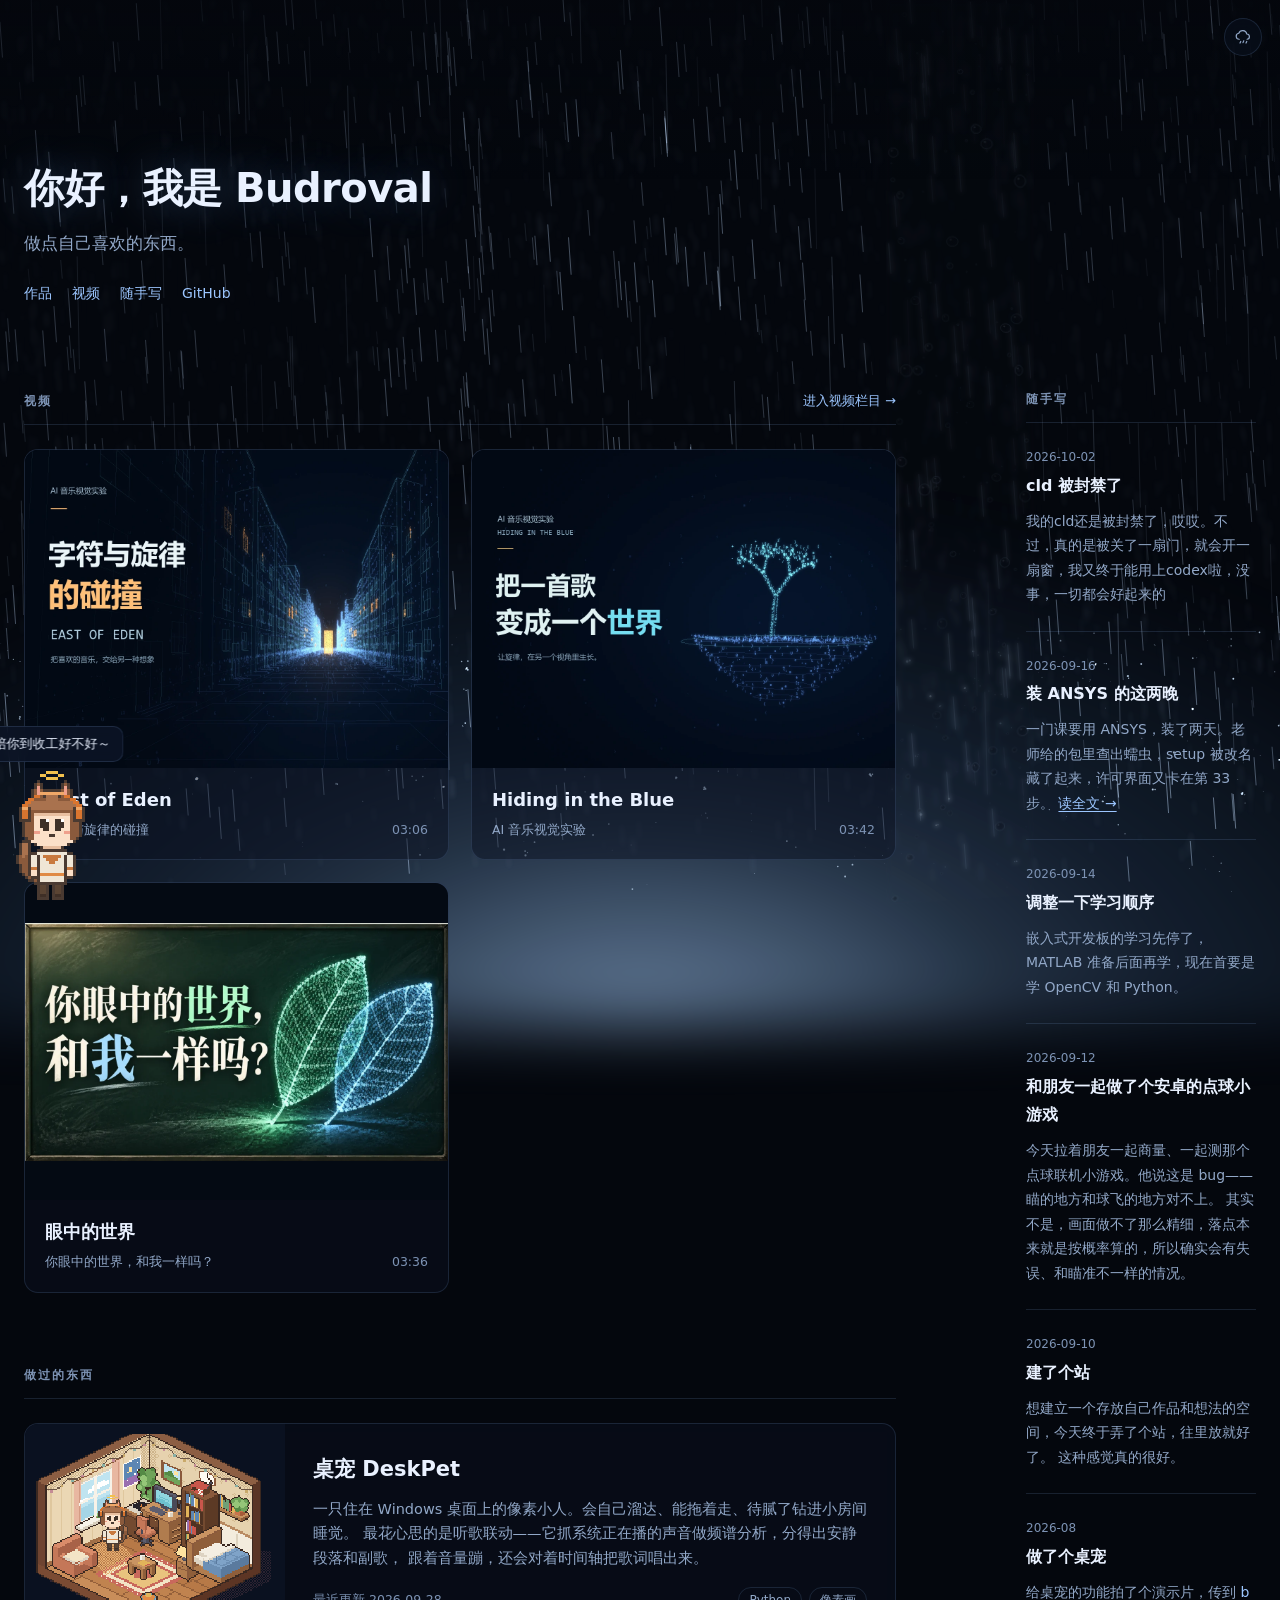
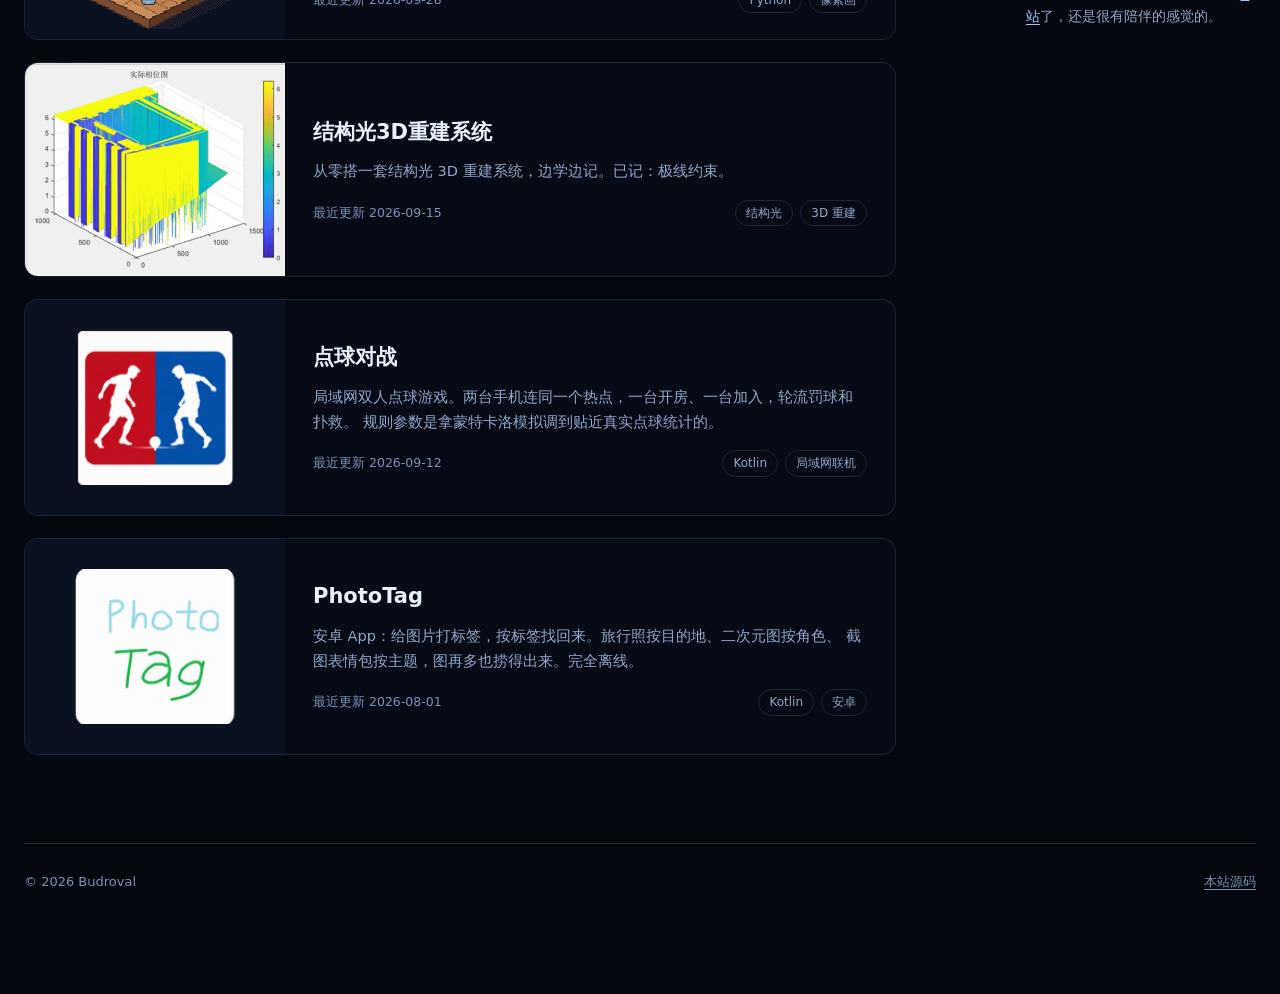
==== index.html @ 6413d0dc "视频专栏加入 East of Eden 最新细节修订版" ====
<!DOCTYPE html>
<html lang="zh-CN">
<head>
<meta charset="utf-8">
<meta name="viewport" content="width=device-width, initial-scale=1">
<title>Budroval</title>
<meta name="description" content="做点自己喜欢的东西。">
<link rel="icon" href="data:image/svg+xml,<svg xmlns=%22http://www.w3.org/2000/svg%22 viewBox=%220 0 100 100%22><text y=%22.9em%22 font-size=%2290%22>🐾</text></svg>">
<!-- 分享到微信/QQ 时显示的预览卡片 -->
<meta property="og:type" content="website">
<meta property="og:title" content="Budroval">
<meta property="og:description" content="做点自己喜欢的东西。">
<meta property="og:image" content="https://colorful-white.github.io/images/deskpet-cover.png">
<meta property="og:url" content="https://colorful-white.github.io/">
<link rel="stylesheet" href="style.css">
</head>
<body>

<div class="glow"></div>
<canvas id="far"></canvas>
<canvas id="near"></canvas>
<canvas id="glass"></canvas>
<div class="veil"></div>

<div class="wrap wrap--home">

  <!-- ================= 页头 ================= -->
  <header class="site-head">
    <h1>你好，我是 Budroval</h1>
    <p class="lede">做点自己喜欢的东西。</p>
    <div class="links">
      <a href="#projects">作品</a>
      <a href="videos/">视频</a>
      <a href="#notes-section">随手写</a>
      <a href="https://github.com/Colorful-white">GitHub</a>
      <!-- 想留联系方式就把下面这行的注释去掉、填上邮箱。注意公开在网页上会被爬虫抓去发垃圾邮件 -->
      <!-- <a href="mailto:你的邮箱">邮箱</a> -->
    </div>
  </header>

  <div class="layout">
  <main>

  <section aria-labelledby="videos-heading">
    <div class="section-top">
      <h2 class="sec" id="videos-heading">视频</h2>
      <a href="videos/">进入视频栏目 →</a>
    </div>
    <div class="film-teasers">
      <a class="film-teaser" href="videos/#east-of-eden">
        <div class="film-art"><img src="images/east-of-eden-cover.webp" alt="字符与旋律的碰撞：East of Eden 字符街道与橙色暖光" width="1200" height="900"></div>
        <div class="film-info"><h3>East of Eden</h3><p>字符与旋律的碰撞 <span>03:06</span></p></div>
      </a>
      <a class="film-teaser" href="videos/#hiding-in-the-blue">
        <div class="film-art"><img src="images/hiding-in-the-blue-cover.webp" alt="把一首歌，变成一个世界：Hiding in the Blue 视频封面" width="1200" height="900"></div>
        <div class="film-info"><h3>Hiding in the Blue</h3><p>AI 音乐视觉实验 <span>03:42</span></p></div>
      </a>
      <a class="film-teaser" href="videos/#same-green">
        <div class="film-art"><img src="images/same-green-cover.webp" alt="你眼中的世界，和我一样吗？两片蓝绿色字符叶片" width="1200" height="678"></div>
        <div class="film-info"><h3>眼中的世界</h3><p>你眼中的世界，和我一样吗？ <span>03:36</span></p></div>
      </a>
    </div>
  </section>

  <!-- ================= 作品（左栏） ================= -->
  <section id="projects">
    <h2 class="sec">做过的东西</h2>
    <div class="cards">

      <!-- 排序：已开始的按「最近更新」从新到旧；还没开始的沉到最下面 -->

      <a class="card" href="projects/deskpet.html">
        <img class="thumb thumb--pixel" src="images/deskpet-room.png" alt="像素桌宠待在小房间里" loading="lazy">
        <div class="body">
          <h3>桌宠 DeskPet</h3>
          <p>
            一只住在 Windows 桌面上的像素小人。会自己溜达、能拖着走、待腻了钻进小房间睡觉。
            最花心思的是听歌联动——它抓系统正在播的声音做频谱分析，分得出安静段落和副歌，
            跟着音量蹦，还会对着时间轴把歌词唱出来。
          </p>
          <div class="card-foot">
            <span class="updated">最近更新 2026-09-28</span>
            <div class="tags">
              <span class="tag">Python</span>
              <span class="tag">像素画</span>
            </div>
          </div>
        </div>
      </a>

      <a class="card" href="projects/structured-light.html">
        <img class="thumb" src="images/structured-light-phase.png" alt="实际相位图" loading="lazy">
        <div class="body">
          <h3>结构光3D重建系统</h3>
          <p>从零搭一套结构光 3D 重建系统，边学边记。已记：极线约束。</p>
          <div class="card-foot">
            <span class="updated">最近更新 2026-09-15</span>
            <div class="tags">
              <span class="tag">结构光</span>
              <span class="tag">3D 重建</span>
            </div>
          </div>
        </div>
      </a>

      <a class="card" href="projects/football.html">
        <img class="thumb thumb--icon" src="images/penalty-icon.png" alt="点球对战图标" loading="lazy">
        <div class="body">
          <h3>点球对战</h3>
          <p>
            局域网双人点球游戏。两台手机连同一个热点，一台开房、一台加入，轮流罚球和扑救。
            规则参数是拿蒙特卡洛模拟调到贴近真实点球统计的。
          </p>
          <div class="card-foot">
            <span class="updated">最近更新 2026-09-12</span>
            <div class="tags">
              <span class="tag">Kotlin</span>
              <span class="tag">局域网联机</span>
            </div>
          </div>
        </div>
      </a>

      <a class="card" href="projects/phototag.html">
        <img class="thumb thumb--icon" src="images/phototag-icon.png" alt="PhotoTag 图标" loading="lazy">
        <div class="body">
          <h3>PhotoTag</h3>
          <p>
            安卓 App：给图片打标签，按标签找回来。旅行照按目的地、二次元图按角色、
            截图表情包按主题，图再多也捞得出来。完全离线。
          </p>
          <div class="card-foot">
            <span class="updated">最近更新 2026-08-01</span>
            <div class="tags">
              <span class="tag">Kotlin</span>
              <span class="tag">安卓</span>
            </div>
          </div>
        </div>
      </a>

    </div>
  </section>

  </main>

  <aside class="side">

  <!-- ================= 随手写（右栏） ================= -->
  <section id="notes-section">
    <h2 class="sec">随手写</h2>

    <!-- 内容在 notes.js 里，改那个文件就行，别动这儿 -->
    <div id="notes"></div>

  </section>

  </aside>
  </div>

  <footer>
    <span>© 2026 Budroval</span>
    <span><a href="https://github.com/Colorful-white/Colorful-white.github.io">本站源码</a></span>
  </footer>

</div>
<script src="sound.js"></script>
<script src="notes.js"></script>
<script src="notes-render.js"></script>
<script src="rain.js"></script>
<script src="pet/pet-data.js"></script>
<script src="pet/pet.js"></script>
</body>
</html>
---- style.css ----
/* ============================================================
   雨夜配色。这套是定死的暗色，不跟随系统——
   雨和水波在浅色背景上根本看不见
   ============================================================ */
:root {
  color-scheme: dark;
  --bg: #04070d;
  --surface: rgba(10, 17, 32, .5);
  --surface-solid: #0b1220;
  --border: rgba(150, 190, 255, .14);
  --border-lit: rgba(160, 210, 255, .45);
  --text: #e9f1ff;
  --muted: #92a8c8;
  --dim: #7d93b4;
  --accent: #9cc6ff;
  --thumb-bg: #0a1120;
}

* { box-sizing: border-box; }
html { scroll-behavior: smooth; }
html, body { min-height: 100%; }

body {
  margin: 0;
  background: var(--bg);
  color: var(--text);
  font: 16px/1.8 "Noto Sans SC", "PingFang SC", "Microsoft YaHei", system-ui, sans-serif;
  -webkit-font-smoothing: antialiased;
  text-rendering: optimizeLegibility;
  overflow-x: hidden;
}

a { color: var(--accent); text-underline-offset: 3px; }
img, video { max-width: 100%; }

/* ============================================================
   背景层：雨、玻璃、水波。全部 fixed 且不接收鼠标
   ============================================================ */

/* 首页：光从下面漫上来 */
.glow {
  position: fixed; left: 50%; bottom: -14vh; transform: translateX(-50%);
  width: 160%; height: 62vh; z-index: 0; pointer-events: none;
  background:
    radial-gradient(ellipse at 50% 100%, rgba(150,195,245,.42), rgba(95,150,215,.16) 38%, transparent 68%),
    radial-gradient(ellipse at 50% 100%, rgba(190,220,255,.30), transparent 26%);
  filter: blur(30px);
}
#far, #near { position: fixed; inset: 0; pointer-events: none; }
#far  { z-index: 1; filter: blur(2.6px); opacity: .85; }   /* 远景糊掉 = 隔着东西看 */
#near { z-index: 2; }

/* 两栏中间那块斜着的玻璃，位置由 rain.js 算 */
#glass {
  position: fixed; top: 0; z-index: 3; pointer-events: none;
  /* 只留一点点侧角。斜太多的话，水痕会被透视拉歪，看着别扭 */
  transform: perspective(1100px) rotateY(10deg);
  transform-origin: 50% 50%;
  opacity: .85;
  /* 玻璃后面的雨要虚掉——参考图里景是糊的、水珠是清楚的，
     这一条比画水珠本身还关键。只作用于它背后的图层，页面文字在它上面不受影响 */
  backdrop-filter: blur(2.6px);
  -webkit-backdrop-filter: blur(2.6px);
}

/* 详情页：只有地上的水波 */
#water { position: fixed; left: 0; right: 0; bottom: 0; height: 42vh; z-index: 1; pointer-events: none; }

/* 压暗顶部，别让雨压过标题 */
.veil {
  position: fixed; inset: 0; z-index: 4; pointer-events: none;
  background: linear-gradient(to bottom, rgba(4,7,13,.5) 0%, transparent 20%);
}
.veil--page {
  background:
    linear-gradient(to bottom, rgba(4,7,13,.55) 0%, transparent 18%),
    linear-gradient(to bottom, transparent 58%, rgba(4,7,13,.72) 90%);
}

/* ============================================================
   版心
   ============================================================ */
.wrap { position: relative; z-index: 5; max-width: 820px; margin: 0 auto; padding: 72px 24px 100px; }
.wrap--home { max-width: 1400px; padding-top: 18vh; }

/* ---------- 页头 ---------- */
.site-head { margin-bottom: 80px; }
.site-head h1 {
  font-size: 40px; line-height: 1.3; margin: 0 0 14px; letter-spacing: -.5px;
  text-shadow: 0 0 40px rgba(120,175,245,.3);
}
.site-head .lede { color: var(--muted); margin: 0 0 22px; max-width: 46ch; font-size: 17px; }
.links { display: flex; flex-wrap: wrap; gap: 20px; font-size: 14px; }
.links a { text-decoration: none; border-bottom: 1px solid transparent; padding-bottom: 2px; }
.links a:hover { border-bottom-color: var(--accent); }

/* ---------- 区块标题 ---------- */
h2.sec {
  font-size: 12px; letter-spacing: .16em; text-transform: uppercase; color: var(--dim);
  font-weight: 600; margin: 0 0 24px; padding-bottom: 12px; border-bottom: 1px solid var(--border);
}
section { margin-bottom: 72px; }

/* ---------- 首页两栏：作品在左，随手写在右，中间留给玻璃 ---------- */
/* 主栏尽量宽、侧栏收窄，界线就落在整体宽度约 76% 的位置 */
.layout { display: grid; grid-template-columns: minmax(0, 1fr) 230px; gap: 130px; align-items: start; }
.layout > main > section:last-child,
.layout > aside > section:last-child { margin-bottom: 0; }

.side { position: sticky; top: 40px; }
.side .note { padding-bottom: 24px; margin-bottom: 24px; }
.side .note h3 { font-size: 16px; margin: 3px 0 8px; }
.side .note p { font-size: 14px; line-height: 1.75; margin-bottom: 10px; }
.side .note .date { font-size: 12px; }

@media (max-width: 900px) {
  .layout { grid-template-columns: 1fr; gap: 0; }
  .side { position: static; }
  .side .note h3 { font-size: 19px; }
  .side .note p { font-size: 16px; line-height: 1.8; }
  #glass { display: none; }
}

/* ---------- 作品卡片：一律横排，左图右文，标签在右下 ---------- */
.cards { display: grid; grid-template-columns: 1fr; gap: 22px; }

.card {
  display: grid;
  grid-template-columns: 260px 1fr;
  text-decoration: none; color: inherit;
  background: var(--surface);
  border: 1px solid var(--border);
  border-radius: 14px;
  overflow: hidden;
  backdrop-filter: blur(8px);
  transition: transform .2s ease, border-color .2s ease, background .2s ease;
}
.card:hover { transform: translateY(-3px); border-color: var(--border-lit); background: rgba(14,24,46,.6); }

.card { min-height: 215px; }        /* 每张一样高，长短不一的介绍也不会把卡片撑歪 */
.card .thumb {
  display: block; width: 100%; height: 100%;
  min-height: 200px; max-height: 215px;   /* 封顶，免得正方形的图标把整张卡撑高 */
  object-fit: cover; background: var(--thumb-bg);
}
.thumb--pixel { image-rendering: pixelated; object-fit: contain; padding: 10px; }
.thumb--icon { object-fit: contain; padding: 30px; }

/* 还没有图的位置：留着，写清楚缺什么 */
.thumb--todo {
  display: flex; align-items: center; justify-content: center;
  font-size: 13px; color: var(--dim);
  background: rgba(8,14,26,.5);
  border-right: 1px dashed var(--border);
}

.card .body { padding: 26px 28px; align-self: center; }
.card h3 { margin: 0 0 8px; font-size: 21px; }
.card p { margin: 0; font-size: 14.5px; color: var(--muted); line-height: 1.7; }

.tags { display: flex; flex-wrap: wrap; gap: 7px; margin-top: 16px; justify-content: flex-end; }
.tag { font-size: 12px; color: var(--muted); border: 1px solid var(--border); border-radius: 999px; padding: 2px 10px; line-height: 1.7; }

/* 卡片底部一行：左边最近更新，右边标签 */
.card-foot { display: flex; align-items: center; justify-content: space-between; gap: 12px; flex-wrap: wrap; margin-top: 16px; }
.card-foot .tags { margin-top: 0; }
.card .updated { font-size: 12.5px; color: var(--dim); font-variant-numeric: tabular-nums; }

@media (max-width: 640px) {
  .card { grid-template-columns: 1fr; min-height: 0; }
  .card .thumb { aspect-ratio: 16 / 10; height: auto; min-height: 0; max-height: none; }
  .thumb--todo { min-height: 120px; border-right: 0; border-bottom: 1px dashed var(--border); }
  .card .body { padding: 20px 22px 22px; }
  .card h3 { font-size: 18px; }
  .tags { justify-content: flex-start; }
}

/* ---------- 视频栏目 ---------- */
.section-top { display: flex; align-items: baseline; justify-content: space-between; gap: 16px; margin-bottom: 24px; padding-bottom: 12px; border-bottom: 1px solid var(--border); }
.section-top h2.sec { margin: 0; padding: 0; border: 0; }
.section-top > a { font-size: 13px; text-decoration: none; white-space: nowrap; }
.film-teasers { display: grid; grid-template-columns: repeat(2, minmax(0, 1fr)); gap: 22px; }
.film-teaser { display: block; min-width: 0; overflow: hidden; color: inherit; text-decoration: none; background: var(--surface); border: 1px solid var(--border); border-radius: 14px; transition: border-color .2s, transform .2s; }
.film-teaser:hover { border-color: var(--border-lit); transform: translateY(-3px); }
.film-art { aspect-ratio: 4 / 3; display: flex; align-items: center; background: #040a13; }
.film-art img { display: block; width: 100%; height: 100%; object-fit: contain; }
.film-info { padding: 18px 20px; }
.film-info h3 { margin: 0 0 6px; font-size: 18px; line-height: 1.5; }
.film-info p { display: flex; justify-content: space-between; flex-wrap: wrap; gap: 4px 12px; margin: 0; font-size: 12.5px; color: var(--muted); }
.film-info span { color: var(--dim); font-variant-numeric: tabular-nums; }
.wrap--videos { max-width: 1060px; }
.video-index { display: flex; flex-wrap: wrap; gap: 12px 24px; margin: -12px 0 44px; font-size: 14px; }
.video-entry { scroll-margin-top: 32px; padding-top: 28px; border-top: 1px solid var(--border); }
article .video-entry h2 { margin: 0 0 8px; font-size: 24px; line-height: 1.5; overflow-wrap: anywhere; }
.video-meta { display: flex; flex-wrap: wrap; justify-content: space-between; gap: 4px 18px; font-size: 13px; color: var(--dim); }
.video-meta p { margin: 0; color: var(--dim); }
.video-meta a { font-size: 13px; }
article .video-entry figure { margin: 22px 0 14px; }
.video-entry video { aspect-ratio: 16 / 9; object-fit: contain; }
.video-description { max-width: 68ch; font-size: 15px; }
.video-entry:target { border-top-color: var(--border-lit); }
.film-teaser:focus-visible, .video-index a:focus-visible { outline: 2px solid var(--accent); outline-offset: 4px; }
@media (max-width: 560px) {
  .film-teasers { grid-template-columns: 1fr; gap: 20px; }
  .film-art { aspect-ratio: auto; }
  .film-art img { height: auto; }
  article .video-entry h2 { font-size: 21px; }
}

/* ---------- 随手写 ---------- */
.note { padding-bottom: 32px; margin-bottom: 32px; border-bottom: 1px solid var(--border); }
.note:last-child { border-bottom: 0; margin-bottom: 0; padding-bottom: 0; }
.note .date { font-size: 13px; color: var(--dim); font-variant-numeric: tabular-nums; }
.note h3 { margin: 4px 0 10px; font-size: 19px; }
.note p { margin: 0 0 14px; color: var(--muted); }
.note p:last-child { margin-bottom: 0; }
.note img { width: 100%; border-radius: 10px; border: 1px solid var(--border); background: var(--thumb-bg); }

/* ---------- 详情页 ---------- */
.back { display: inline-block; font-size: 14px; text-decoration: none; margin-bottom: 36px; }
.back:hover { text-decoration: underline; }

article h1 { font-size: 32px; margin: 0 0 10px; letter-spacing: -.5px; line-height: 1.3; }
.diary-date { font-size: 13.5px; color: var(--dim); margin: 0 0 26px; font-variant-numeric: tabular-nums; }
article .lede { font-size: 17px; margin: 0 0 36px; color: #c3d3ea; }
article h2 { font-size: 20px; margin: 48px 0 14px; letter-spacing: -.2px; }
article h3 { font-size: 16px; margin: 28px 0 8px; }
article p { margin: 0 0 16px; color: #c3d3ea; }
article ul { padding-left: 1.25em; margin: 0 0 16px; color: #c3d3ea; }
article li { margin-bottom: 8px; }
article strong { font-weight: 600; color: var(--text); }

article figure { margin: 28px 0; }
article figure img, article figure video {
  width: 100%; display: block; border-radius: 12px;
  border: 1px solid var(--border); background: var(--thumb-bg);
}
article figure img.pixel { image-rendering: pixelated; }
article figcaption { font-size: 13px; color: var(--dim); text-align: center; margin-top: 10px; }
article video { background: #000; }

/* 原图不够大的截图别硬撑满宽度，会糊 */
figure.narrow { max-width: 680px; margin-left: auto; margin-right: auto; }
figure.narrow--phone { max-width: 460px; }

/* 手机截图并排：竖图一张就能占满屏 */
.shots { display: grid; grid-template-columns: repeat(auto-fit, minmax(170px, 1fr)); gap: 14px; align-items: start; max-width: 460px; margin: 0 auto; }
.shots img { width: 100%; display: block; border: 1px solid var(--border); border-radius: 10px; background: var(--thumb-bg); }

/* B 站播放器：16:9 自适应 */
.ratio { position: relative; aspect-ratio: 16 / 9; border: 1px solid var(--border); border-radius: 12px; overflow: hidden; background: #000; }
.ratio iframe { position: absolute; inset: 0; width: 100%; height: 100%; border: 0; }

article code {
  background: rgba(20,32,56,.7); border: 1px solid var(--border); border-radius: 5px;
  padding: 1px 6px; font-size: .88em; font-family: "Cascadia Mono", Consolas, monospace;
}
article pre {
  background: rgba(8,14,26,.75); border: 1px solid var(--border); border-radius: 12px;
  padding: 16px 18px; overflow-x: auto; line-height: 1.6;
}
article pre code { border: 0; background: none; padding: 0; }

/* 表格：窄屏可横向滚动 */
.table-scroll { overflow-x: auto; margin: 0 0 20px; }
article table { border-collapse: collapse; width: 100%; font-size: 14.5px; }
article th, article td { text-align: left; padding: 9px 14px; border-bottom: 1px solid var(--border); vertical-align: top; color: #bacbe4; }
article th { color: var(--dim); font-weight: 600; font-size: 13px; white-space: nowrap; }

/* 「踩过的坑」紧凑列表（SolidWorks 那页删了，暂时没人用，留着备用） */
.pits {
  list-style: none; margin: 0 0 20px; padding: 6px 20px;
  background: var(--surface); border: 1px solid var(--border); border-left: 3px solid var(--accent);
  border-radius: 0 12px 12px 0; font-size: 14.5px;
}
.pits li { padding: 11px 0; line-height: 1.7; border-bottom: 1px solid var(--border); }
.pits li:last-child { border-bottom: 0; }
.pits b { font-weight: 600; }
article p.tight { margin-bottom: 12px; }

/* 「进展」时间线（暂时没有页面在用，留着备用） */
.log { list-style: none; padding: 0; margin: 0 0 20px; }
.log li { display: grid; grid-template-columns: 92px 1fr; gap: 18px; padding: 13px 0; border-bottom: 1px solid var(--border); }
.log li:last-child { border-bottom: 0; }
.log-date { color: var(--dim); font-size: 13px; font-variant-numeric: tabular-nums; }
.log li div { line-height: 1.75; }
@media (max-width: 520px) { .log li { grid-template-columns: 1fr; gap: 3px; } }

/* ---------- 知识点 ---------- */
.kp {
  margin: 0 0 28px; padding: 22px 26px 24px;
  background: var(--surface); border: 1px solid var(--border); border-radius: 14px;
  backdrop-filter: blur(8px);
}
.kp h3 { font-size: 20px; margin: 0 0 12px; }
article .kp h4 { font-size: 15px; margin: 26px 0 10px; color: var(--accent); letter-spacing: .02em; }
.kp-one {
  font-size: 16px !important; color: var(--text) !important;
  padding: 12px 16px; margin: 0 0 18px !important;
  border-left: 3px solid var(--accent); background: rgba(156,198,255,.06); border-radius: 0 8px 8px 0;
}
.kp-warn { font-size: 13.5px !important; color: #e6a57a !important; margin-top: -6px !important; }
.kp .steps { margin-top: 4px; }

/* 极线示意图：线条颜色都跟着站点配色走 */
article figure.kp-fig { margin: 18px 0 8px; }
.kp-fig svg { display: block; width: 100%; height: auto; max-width: 640px; margin: 0 auto; font-family: inherit; }
.epi-plane { fill: rgba(156,198,255,.07); stroke: none; }
.epi-img   { fill: rgba(10,17,32,.55); stroke: var(--muted); stroke-width: 1.2; }
.epi-base  { stroke: var(--dim); stroke-width: 1.4; stroke-dasharray: 5 5; }
.epi-ray   { stroke: var(--accent); stroke-width: 1.6; }
.epi-ghost { stroke: var(--accent); stroke-width: 1; opacity: .35; stroke-dasharray: 3 4; }
.epi-line  { stroke: #e6a57a; stroke-width: 2.2; }
.epi-pt    { fill: var(--text); }
.epi-hit   { fill: var(--accent); stroke: var(--bg); stroke-width: 1.5; }
.epi-ghost-pt { fill: var(--accent); opacity: .45; }
.epi-epi   { fill: #e6a57a; }
.epi-c     { fill: var(--bg); stroke: var(--text); stroke-width: 2; }
.epi-t     { fill: var(--text); font-size: 15px; font-weight: 600; }
.epi-soft  { fill: var(--dim); font-size: 12.5px; }
.epi-line-t, .epi-epi-t { fill: #e6a57a; font-size: 14px; font-weight: 600; }
@media (max-width: 560px) { .kp { padding: 18px 16px 20px; } }

/* ---------- 下载按钮 ---------- */
.dl { display: flex; flex-wrap: wrap; gap: 12px; margin: 24px 0 8px; }
.dl a {
  display: inline-flex; align-items: baseline; gap: 10px;
  text-decoration: none; color: var(--text);
  background: var(--surface); border: 1px solid var(--border);
  border-radius: 10px; padding: 11px 18px; font-size: 14.5px;
  backdrop-filter: blur(8px);
  transition: border-color .2s, transform .2s, background .2s;
}
.dl a:hover { border-color: var(--border-lit); background: rgba(14,24,46,.6); transform: translateY(-2px); }
.dl .meta { font-size: 12.5px; color: var(--dim); }

/* 下载按钮下面的前提说明：该讲清楚的都讲清楚，别让人下完才发现跑不起来 */
.dl-note { font-size: 13px; color: var(--dim); line-height: 1.75; margin: 0 0 8px; }
.dl-note ul { list-style: none; padding: 0; margin: 6px 0 0; }
.dl-note li { margin: 0 0 4px; padding-left: 16px; position: relative; color: var(--dim); }
.dl-note li::before { content: "·"; position: absolute; left: 5px; }
.dl-note code { font-size: .92em; }

/* ---------- 一步一步的操作说明 ---------- */
.steps { list-style: none; counter-reset: step; padding: 0; margin: 0 0 20px; }
.steps > li {
  counter-increment: step;
  position: relative;
  padding: 0 0 18px 44px;
  margin: 0;
  border-left: 1px solid var(--border);
  margin-left: 13px;
}
.steps > li:last-child { border-left-color: transparent; padding-bottom: 0; }
.steps > li::before {
  content: counter(step);
  position: absolute; left: -14px; top: -2px;
  width: 27px; height: 27px; border-radius: 50%;
  display: flex; align-items: center; justify-content: center;
  font-size: 13px; color: var(--accent);
  background: var(--surface-solid); border: 1px solid var(--border);
}
.steps b { display: block; margin-bottom: 4px; font-weight: 600; color: var(--text); }
.steps p { margin: 0 0 8px !important; font-size: 14.5px; }
.steps pre { margin: 8px 0 0; font-size: 13.5px; }

/* ---------- 网页版桌宠 ---------- */
.webpet { position: fixed; z-index: 30; image-rendering: pixelated; cursor: grab; touch-action: none; }
.webpet:active { cursor: grabbing; }
.webpet-bubble {
  position: fixed; z-index: 31; transform: translateX(-50%);
  max-width: 210px; padding: 7px 12px;
  font-size: 13px; line-height: 1.55; text-align: center; color: var(--text);
  background: rgba(12,20,38,.85); border: 1px solid var(--border); border-radius: 10px;
  backdrop-filter: blur(6px);
  pointer-events: none; opacity: 0; transition: opacity .35s;
}
.webpet-zzz {
  position: fixed; z-index: 31; pointer-events: none; image-rendering: pixelated;
  opacity: 0; transition: opacity .6s;
  animation: webpet-zzz 2.4s ease-in-out infinite;
}
@keyframes webpet-zzz { 50% { transform: translateY(-8px); } }

/* ---------- 右上角音效栏 ---------- */
.sfx { position: fixed; top: 18px; right: 18px; z-index: 40; }
.sfx-btn {
  width: 38px; height: 38px; border-radius: 50%;
  display: flex; align-items: center; justify-content: center;
  color: var(--muted); cursor: pointer;
  background: rgba(10,17,32,.55); border: 1px solid var(--border);
  backdrop-filter: blur(8px);
  transition: color .2s, border-color .2s, box-shadow .3s;
}
.sfx-btn:hover { color: var(--text); border-color: var(--border-lit); }
.sfx-btn.on { color: var(--accent); border-color: var(--border-lit); box-shadow: 0 0 18px rgba(140,190,255,.25); }
.sfx-btn.pending { color: var(--accent); animation: sfx-breathe 2.4s ease-in-out infinite; }
@keyframes sfx-breathe { 50% { box-shadow: 0 0 16px rgba(140,190,255,.35); } }

.sfx-panel {
  position: absolute; top: 46px; right: 0; width: 248px;
  padding: 12px 16px 12px;
  background: rgba(8,14,26,.9); border: 1px solid var(--border); border-radius: 12px;
  backdrop-filter: blur(10px);
  box-shadow: 0 10px 30px rgba(0,0,0,.35);
}
.sfx-title { font-size: 11.5px; letter-spacing: .14em; color: var(--dim); margin-bottom: 6px; }

.sfx-block { padding: 10px 0 12px; border-bottom: 1px solid var(--border); }
.sfx-block:last-of-type { border-bottom: 0; }

.sfx-toggle {
  display: flex; align-items: center; gap: 8px;
  background: none; border: 0; padding: 0; margin-bottom: 10px; cursor: pointer;
  font: inherit; font-size: 14px; color: var(--muted);
}
.sfx-block.on .sfx-toggle { color: var(--text); }
.sfx-dot { width: 8px; height: 8px; border-radius: 50%; border: 1px solid var(--dim); transition: all .2s; }
.sfx-block.on .sfx-dot { background: var(--accent); border-color: var(--accent); box-shadow: 0 0 8px rgba(156,198,255,.7); }

/* 雨的大小：一条横线上 4 个节点 */
.sfx-levels { position: relative; display: flex; justify-content: space-between; align-items: center; height: 18px; margin: 0 6px; }
.sfx-track { position: absolute; left: 0; right: 0; top: 50%; height: 2px; margin-top: -1px; background: var(--border); border-radius: 2px; }
.sfx-fill { height: 100%; background: var(--dim); border-radius: 2px; transition: width .25s; }
.sfx-block.on .sfx-fill { background: var(--accent); }
.sfx-node {
  position: relative; width: 12px; height: 12px; padding: 0; border-radius: 50%; cursor: pointer;
  background: var(--surface-solid); border: 1.5px solid var(--dim);
  transition: transform .15s, background .2s, border-color .2s;
}
.sfx-node::after { content: ""; position: absolute; inset: -8px; }   /* 点击范围放大一点，小圆点不好点中 */
.sfx-node:hover { transform: scale(1.2); border-color: var(--text); }
.sfx-node.passed { background: var(--dim); }
.sfx-node.active { width: 15px; height: 15px; background: var(--text); border-color: var(--text); }
.sfx-block.on .sfx-node.passed { background: var(--accent); border-color: var(--accent); }
.sfx-block.on .sfx-node.active { background: var(--accent); border-color: var(--accent); box-shadow: 0 0 10px rgba(156,198,255,.6); }
.sfx-level-names { display: flex; justify-content: space-between; font-size: 11.5px; color: var(--dim); margin: 6px 0 10px; }
.sfx-level-now { color: var(--muted); }
.sfx-block.on .sfx-level-now { color: var(--accent); }

.sfx-vol-row { display: flex; align-items: center; gap: 10px; font-size: 12px; color: var(--dim); }
.sfx-vol { flex: 1; min-width: 0; accent-color: var(--accent); height: 3px; }
.sfx-hint { font-size: 11.5px; color: #e6a57a; margin-top: 6px; }
.sfx-hint:empty { display: none; }

@media (max-width: 560px) { .sfx { top: 12px; right: 12px; } }

/* ---------- 页脚 ---------- */
footer {
  margin-top: 88px; padding-top: 26px; border-top: 1px solid var(--border);
  font-size: 13px; color: var(--dim);
  display: flex; flex-wrap: wrap; gap: 8px 18px; justify-content: space-between;
}
footer a { color: var(--dim); }

@media (max-width: 560px) {
  .wrap { padding: 44px 20px 72px; }
  .wrap--home { padding-top: 12vh; }
  .site-head { margin-bottom: 56px; }
  .site-head h1 { font-size: 29px; }
  section { margin-bottom: 56px; }
  article h1 { font-size: 26px; }
}
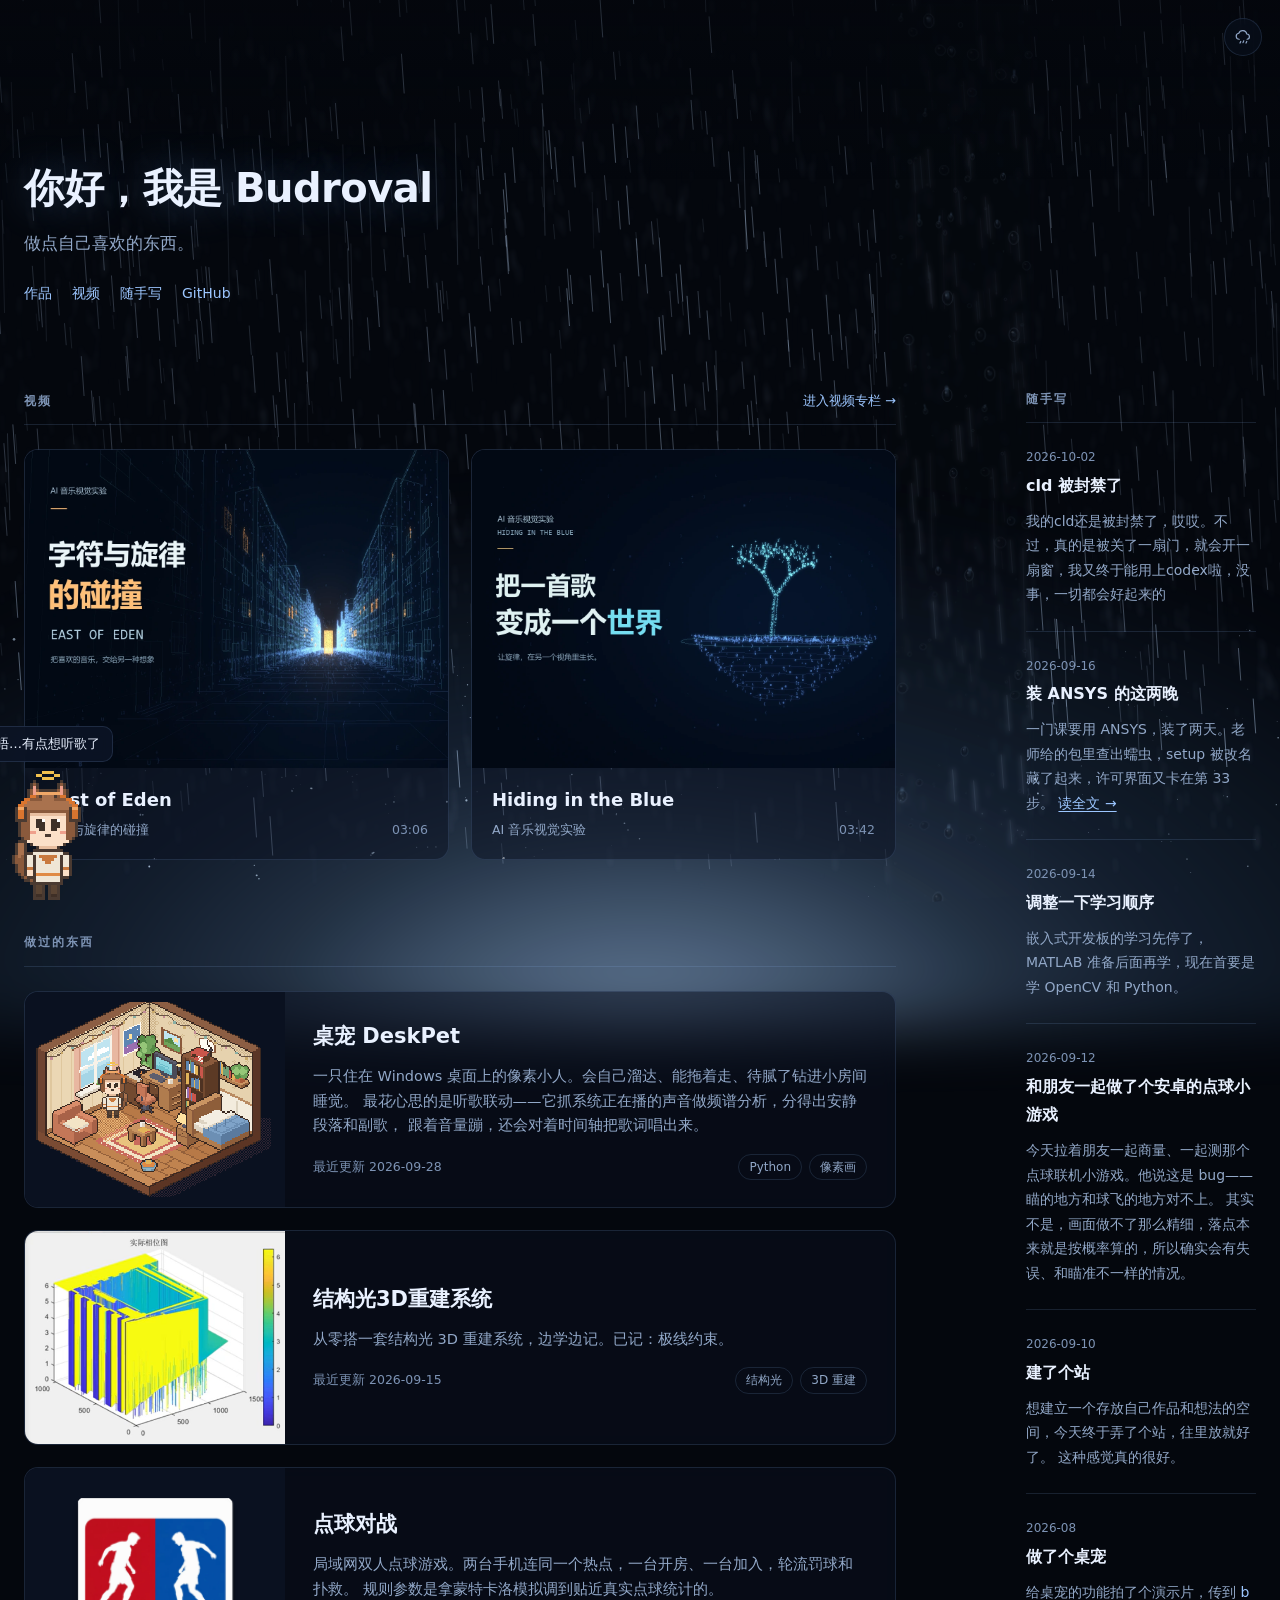
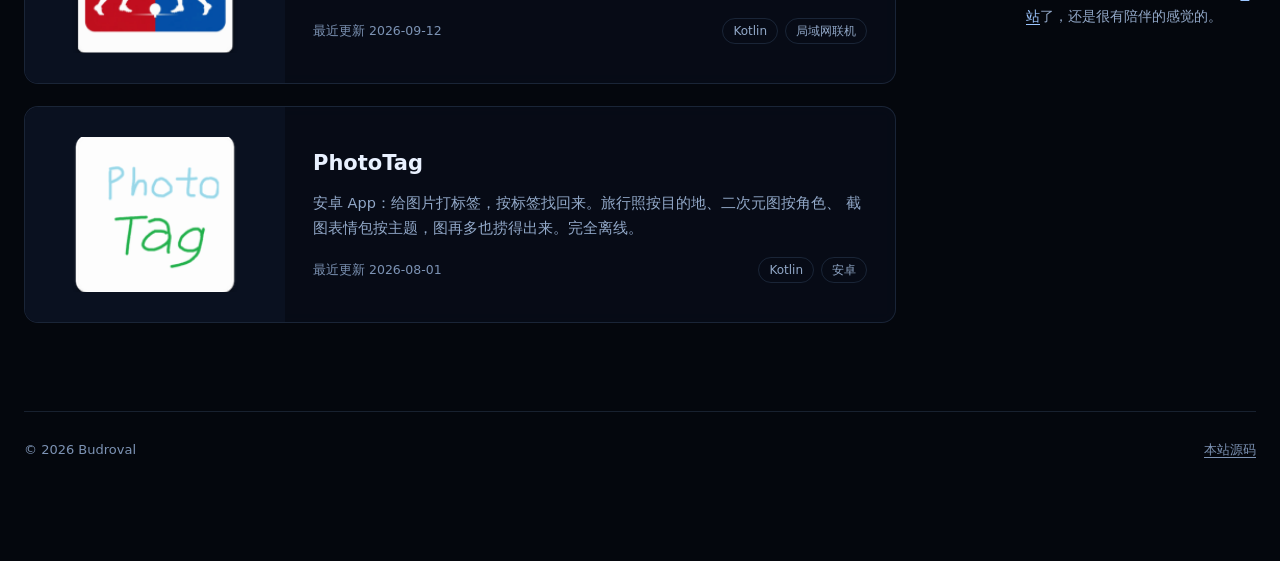
==== commit 731f9625: "首页视频仅展示最新两支，完整列表留在视频专栏" ====
--- a/index.html
+++ b/index.html
@@ -44,8 +44,9 @@
   <section aria-labelledby="videos-heading">
     <div class="section-top">
       <h2 class="sec" id="videos-heading">视频</h2>
-      <a href="videos/">进入视频栏目 →</a>
+      <a href="videos/">进入视频专栏 →</a>
     </div>
+    <!-- 首页只保留最新两支视频；完整列表放在 videos/index.html。 -->
     <div class="film-teasers">
       <a class="film-teaser" href="videos/#east-of-eden">
         <div class="film-art"><img src="images/east-of-eden-cover.webp" alt="字符与旋律的碰撞：East of Eden 字符街道与橙色暖光" width="1200" height="900"></div>
@@ -54,10 +55,6 @@
       <a class="film-teaser" href="videos/#hiding-in-the-blue">
         <div class="film-art"><img src="images/hiding-in-the-blue-cover.webp" alt="把一首歌，变成一个世界：Hiding in the Blue 视频封面" width="1200" height="900"></div>
         <div class="film-info"><h3>Hiding in the Blue</h3><p>AI 音乐视觉实验 <span>03:42</span></p></div>
-      </a>
-      <a class="film-teaser" href="videos/#same-green">
-        <div class="film-art"><img src="images/same-green-cover.webp" alt="你眼中的世界，和我一样吗？两片蓝绿色字符叶片" width="1200" height="678"></div>
-        <div class="film-info"><h3>眼中的世界</h3><p>你眼中的世界，和我一样吗？ <span>03:36</span></p></div>
       </a>
     </div>
   </section>
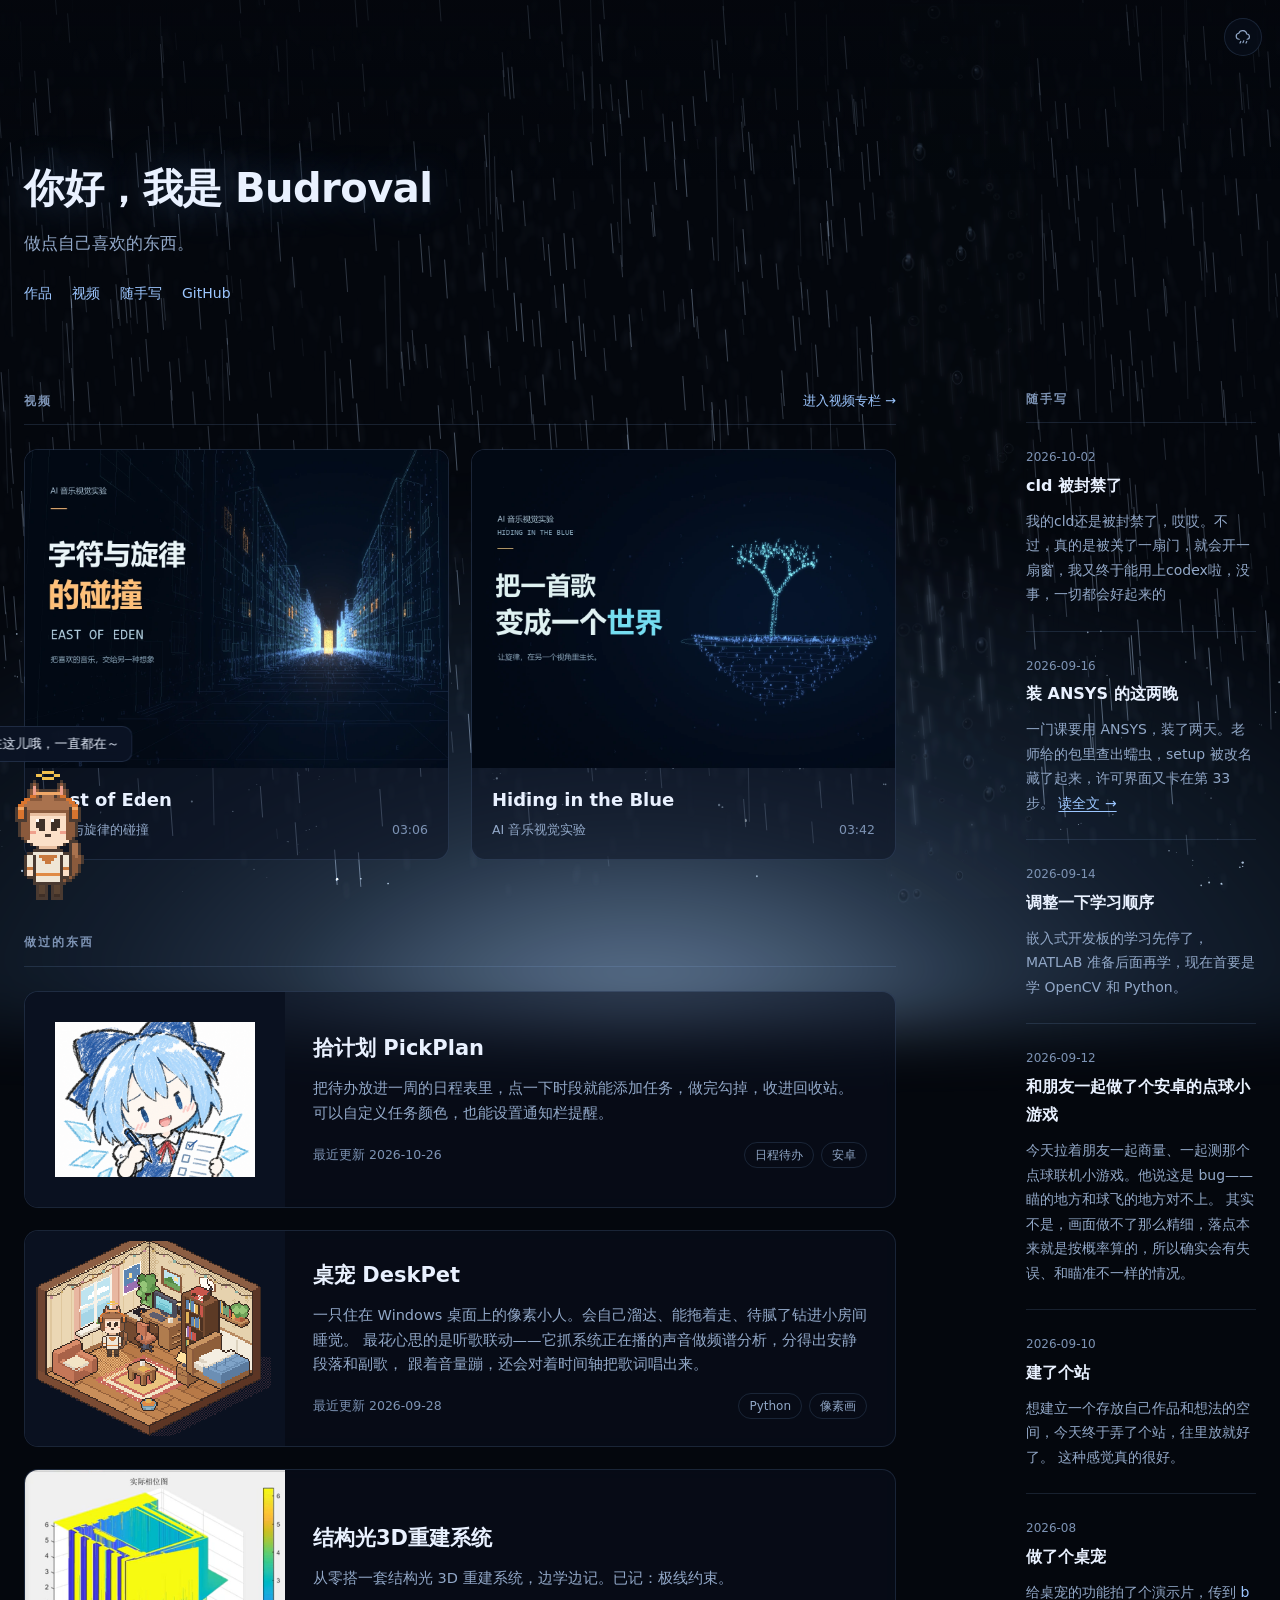
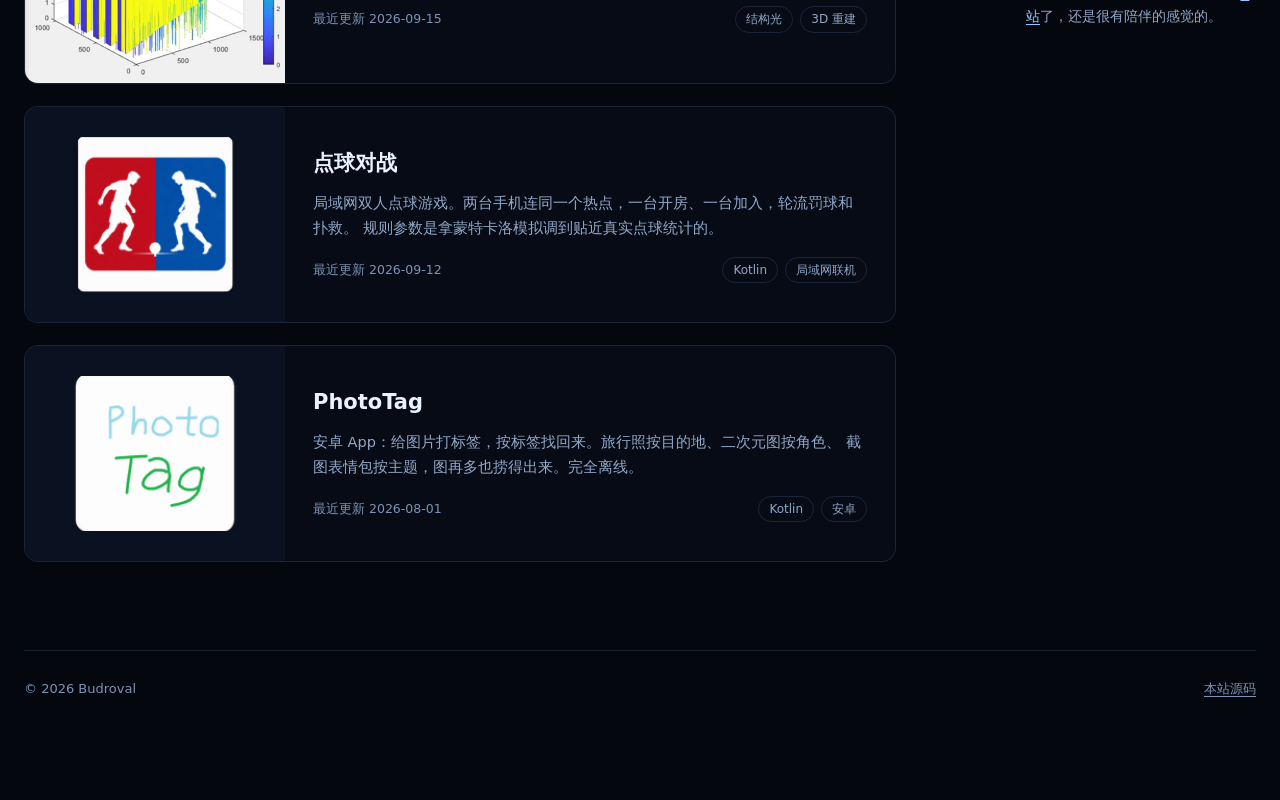
==== commit 22abc5cb: "新增拾计划 PickPlan 作品页和 0.5.0 安装包" ====
--- a/index.html
+++ b/index.html
@@ -65,6 +65,24 @@
     <div class="cards">
 
       <!-- 排序：已开始的按「最近更新」从新到旧；还没开始的沉到最下面 -->
+
+      <a class="card" href="projects/pickplan.html">
+        <img class="thumb thumb--icon" src="images/pickplan-icon.png" alt="拾计划图标：拿着待办清单的琪露诺" loading="lazy">
+        <div class="body">
+          <h3>拾计划 PickPlan</h3>
+          <p>
+            把待办放进一周的日程表里，点一下时段就能添加任务，做完勾掉，收进回收站。
+            可以自定义任务颜色，也能设置通知栏提醒。
+          </p>
+          <div class="card-foot">
+            <span class="updated">最近更新 2026-10-26</span>
+            <div class="tags">
+              <span class="tag">日程待办</span>
+              <span class="tag">安卓</span>
+            </div>
+          </div>
+        </div>
+      </a>
 
       <a class="card" href="projects/deskpet.html">
         <img class="thumb thumb--pixel" src="images/deskpet-room.png" alt="像素桌宠待在小房间里" loading="lazy">
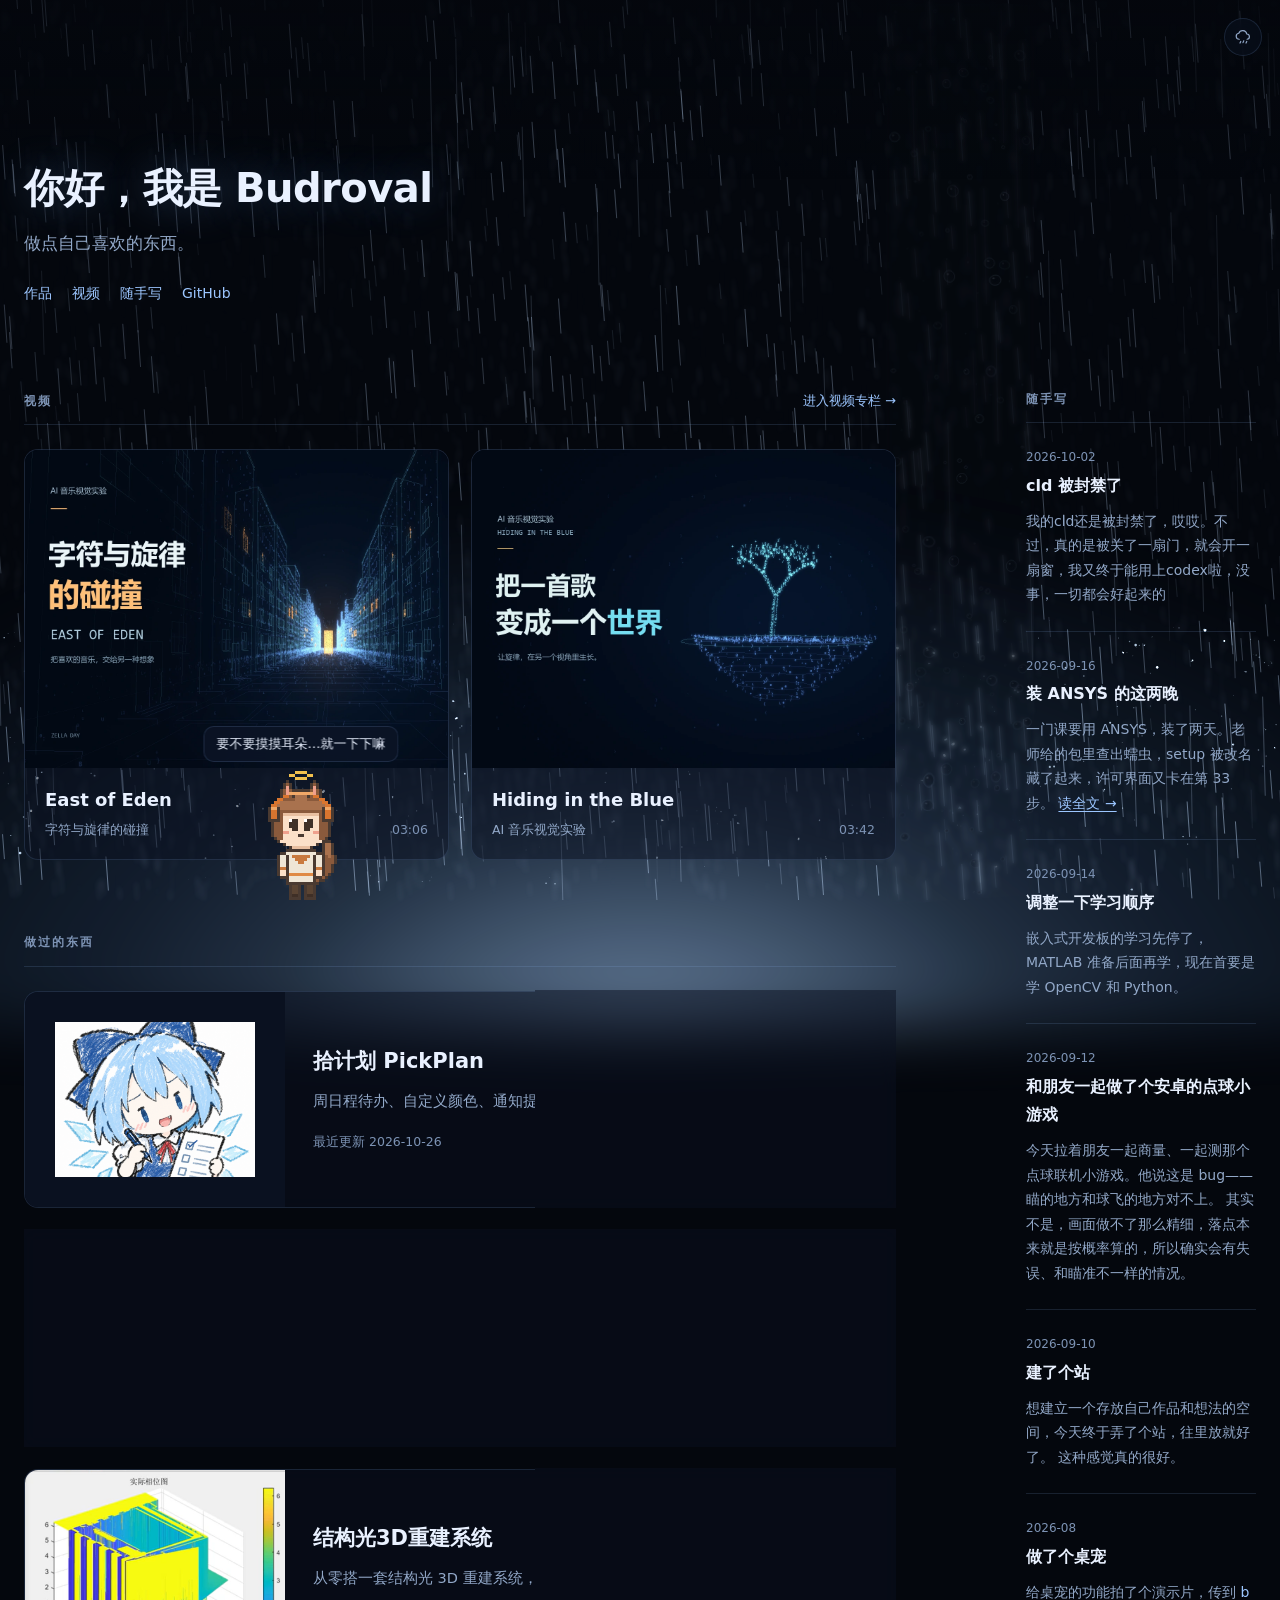
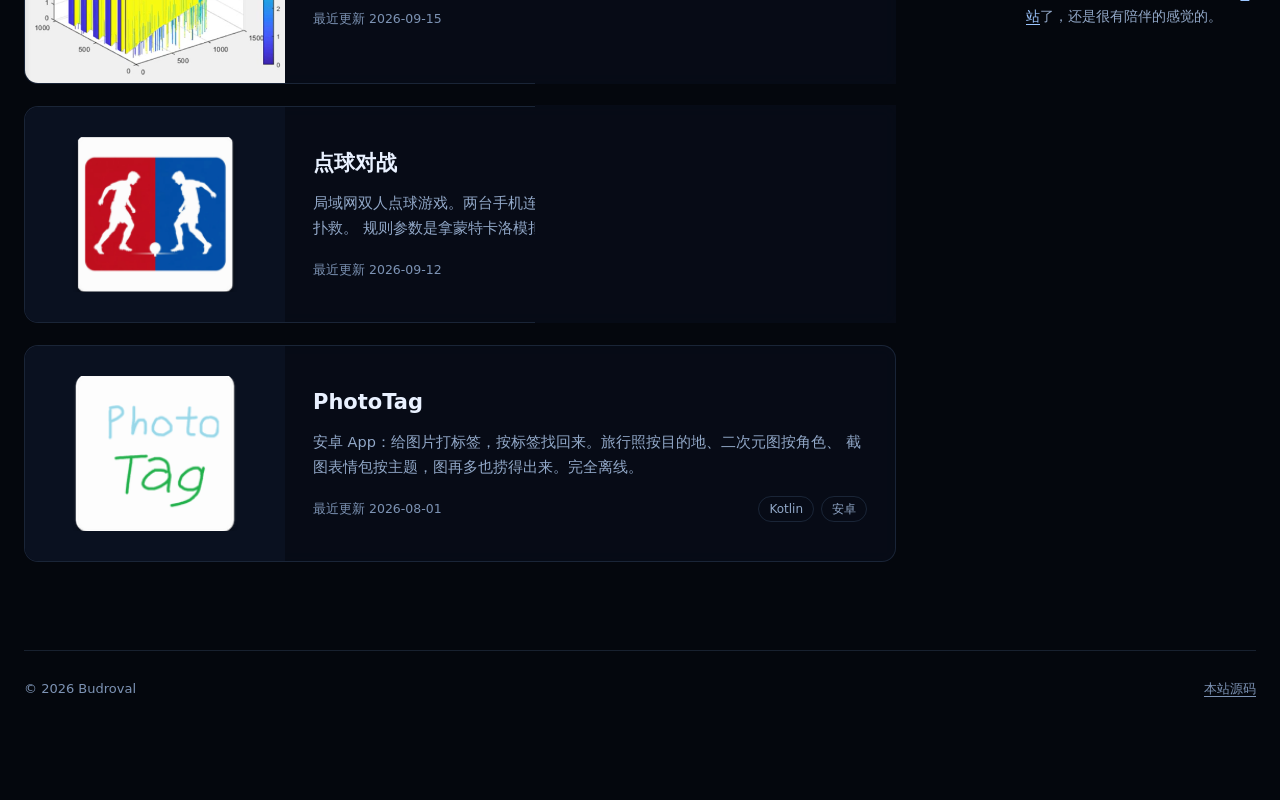
==== commit 9ea1a439: "拾计划加入两张实测截图并精简介绍文字" ====
--- a/index.html
+++ b/index.html
@@ -71,8 +71,7 @@
         <div class="body">
           <h3>拾计划 PickPlan</h3>
           <p>
-            把待办放进一周的日程表里，点一下时段就能添加任务，做完勾掉，收进回收站。
-            可以自定义任务颜色，也能设置通知栏提醒。
+            周日程待办、自定义颜色、通知提醒。
           </p>
           <div class="card-foot">
             <span class="updated">最近更新 2026-10-26</span>
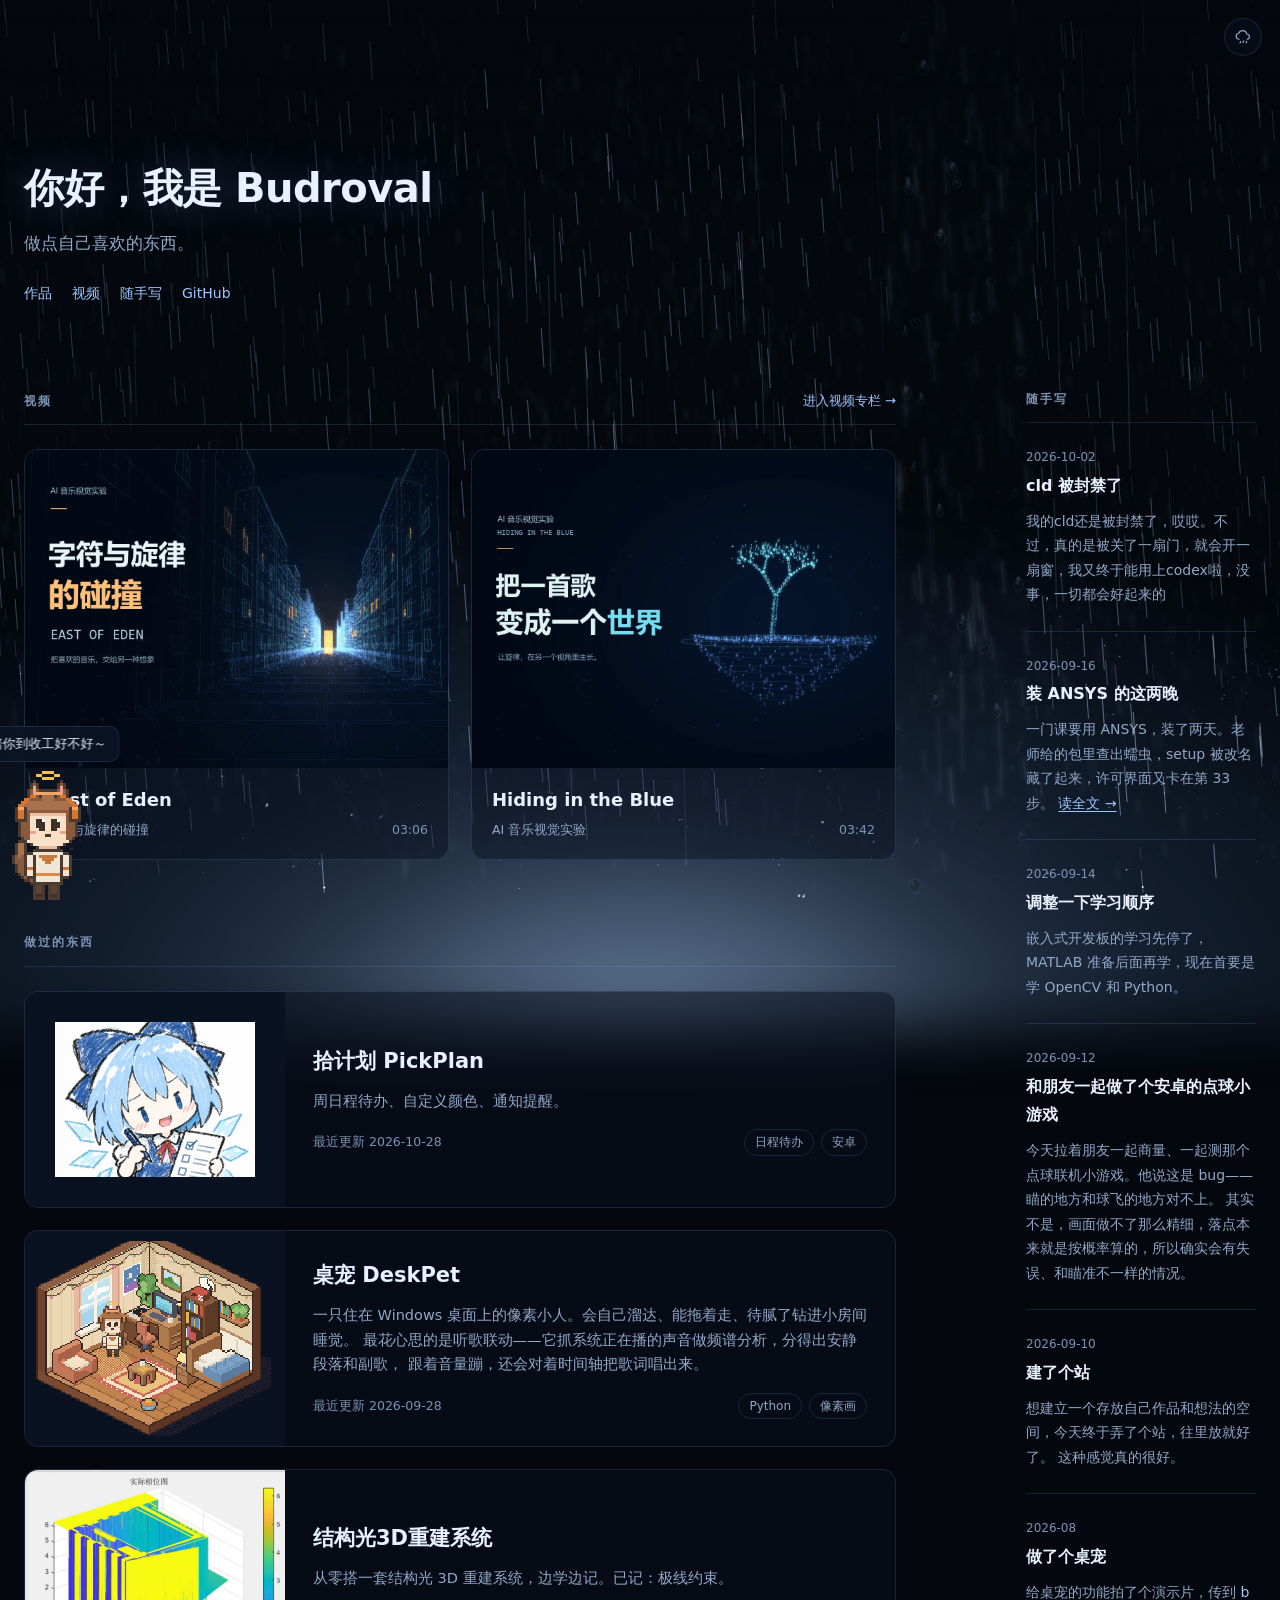
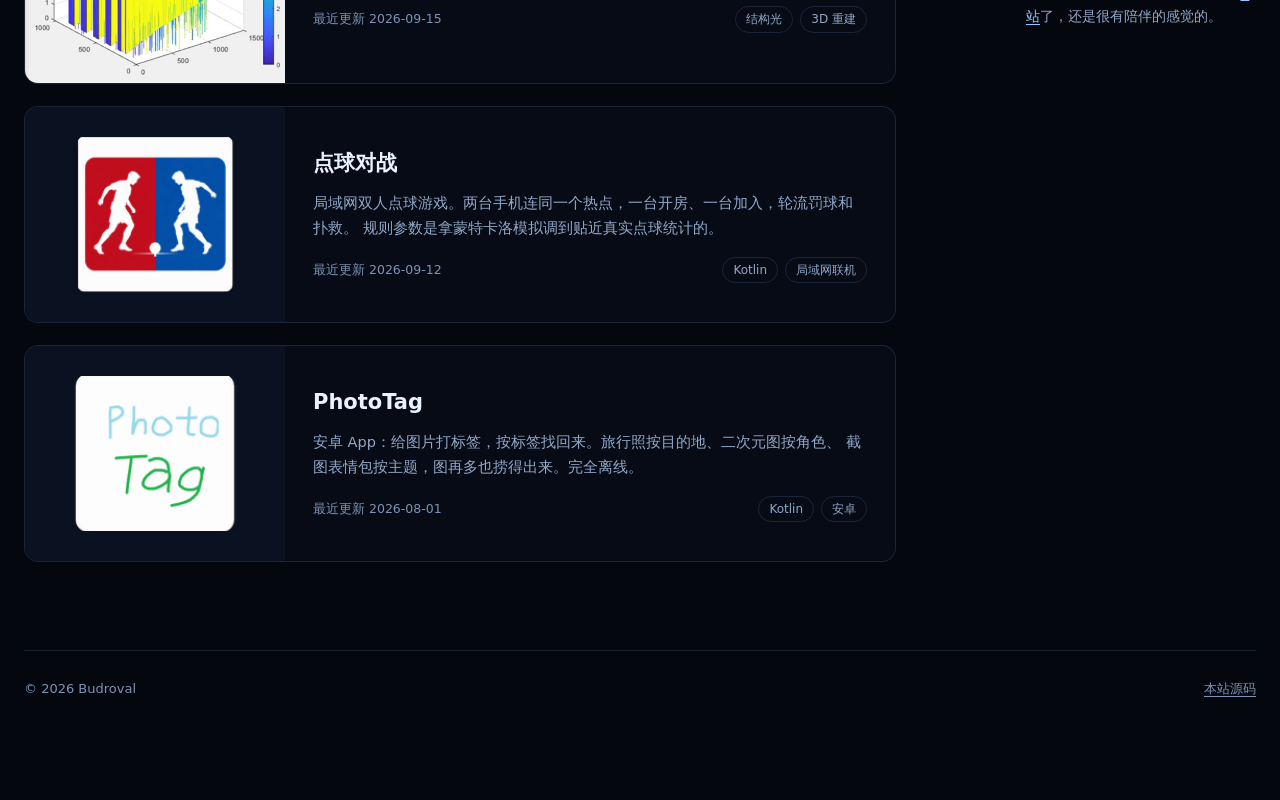
==== commit 231a8e1a: "拾计划下载更新为 0.7.2" ====
--- a/index.html
+++ b/index.html
@@ -74,7 +74,7 @@
             周日程待办、自定义颜色、通知提醒。
           </p>
           <div class="card-foot">
-            <span class="updated">最近更新 2026-10-26</span>
+            <span class="updated">最近更新 2026-10-28</span>
             <div class="tags">
               <span class="tag">日程待办</span>
               <span class="tag">安卓</span>
--- a/style.css
+++ b/style.css
@@ -245,7 +245,10 @@
 
 /* 手机截图并排：竖图一张就能占满屏 */
 .shots { display: grid; grid-template-columns: repeat(auto-fit, minmax(170px, 1fr)); gap: 14px; align-items: start; max-width: 460px; margin: 0 auto; }
-.shots img { width: 100%; display: block; border: 1px solid var(--border); border-radius: 10px; background: var(--thumb-bg); }
+.shots img { width: 100%; height: auto; display: block; border: 1px solid var(--border); border-radius: 10px; background: var(--thumb-bg); }
+.shots--pickplan { grid-template-columns: repeat(2, minmax(0, 1fr)); }
+.shots--pickplan a { display: block; min-width: 0; }
+.shots--pickplan img { width: auto; height: auto; max-width: 100%; max-height: min(60vh, 480px); margin: 0 auto; object-fit: contain; }
 
 /* B 站播放器：16:9 自适应 */
 .ratio { position: relative; aspect-ratio: 16 / 9; border: 1px solid var(--border); border-radius: 12px; overflow: hidden; background: #000; }
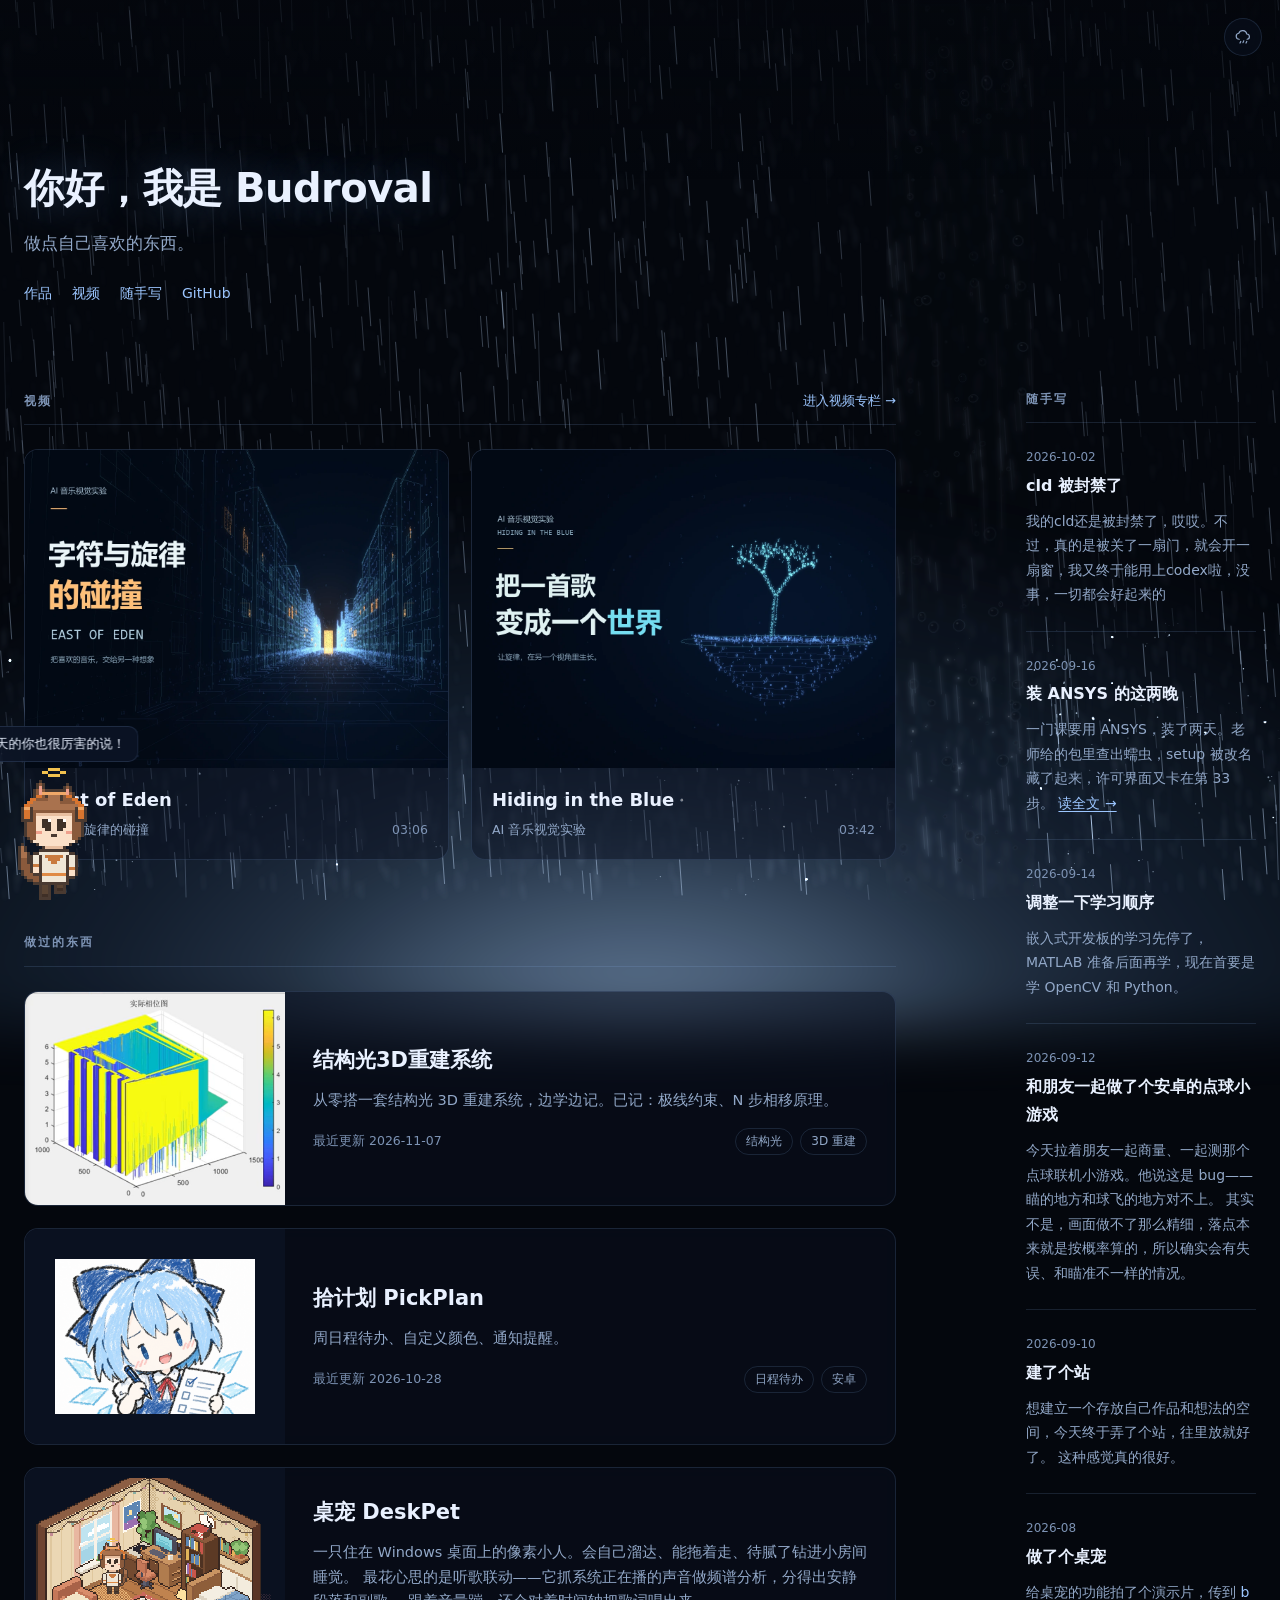
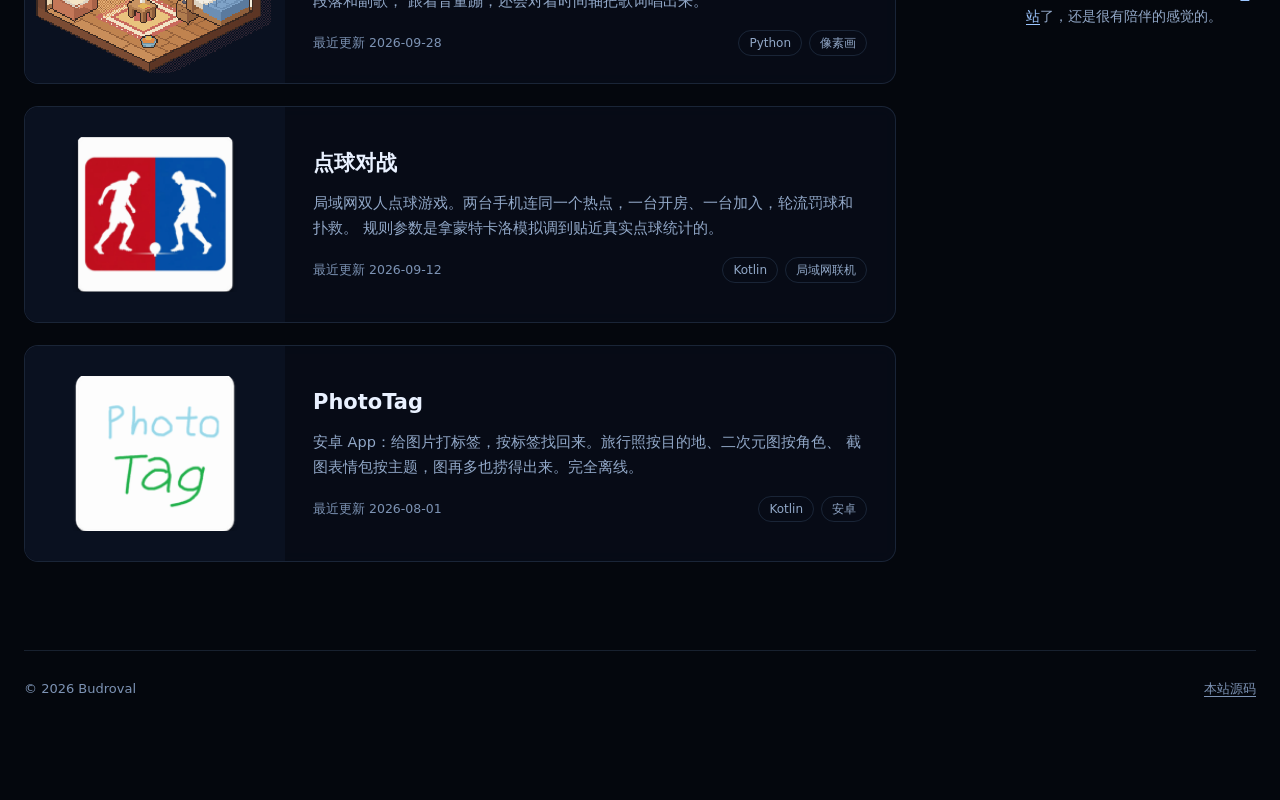
==== commit 98c38c30: "添加 N 步相移原理知识点" ====
--- a/index.html
+++ b/index.html
@@ -66,6 +66,21 @@
 
       <!-- 排序：已开始的按「最近更新」从新到旧；还没开始的沉到最下面 -->
 
+      <a class="card" href="projects/structured-light.html">
+        <img class="thumb" src="images/structured-light-phase.png" alt="实际相位图" loading="lazy">
+        <div class="body">
+          <h3>结构光3D重建系统</h3>
+          <p>从零搭一套结构光 3D 重建系统，边学边记。已记：极线约束、N 步相移原理。</p>
+          <div class="card-foot">
+            <span class="updated">最近更新 2026-11-07</span>
+            <div class="tags">
+              <span class="tag">结构光</span>
+              <span class="tag">3D 重建</span>
+            </div>
+          </div>
+        </div>
+      </a>
+
       <a class="card" href="projects/pickplan.html">
         <img class="thumb thumb--icon" src="images/pickplan-icon.png" alt="拾计划图标：拿着待办清单的琪露诺" loading="lazy">
         <div class="body">
@@ -97,21 +112,6 @@
             <div class="tags">
               <span class="tag">Python</span>
               <span class="tag">像素画</span>
-            </div>
-          </div>
-        </div>
-      </a>
-
-      <a class="card" href="projects/structured-light.html">
-        <img class="thumb" src="images/structured-light-phase.png" alt="实际相位图" loading="lazy">
-        <div class="body">
-          <h3>结构光3D重建系统</h3>
-          <p>从零搭一套结构光 3D 重建系统，边学边记。已记：极线约束。</p>
-          <div class="card-foot">
-            <span class="updated">最近更新 2026-09-15</span>
-            <div class="tags">
-              <span class="tag">结构光</span>
-              <span class="tag">3D 重建</span>
             </div>
           </div>
         </div>
--- a/style.css
+++ b/style.css
@@ -305,6 +305,19 @@
 .kp-warn { font-size: 13.5px !important; color: #e6a57a !important; margin-top: -6px !important; }
 .kp .steps { margin-top: 4px; }
 
+/* 相移原理：公式不依赖外部字体或脚本，窄屏时在公式块内滚动 */
+.kp .phase-equation {
+  margin: 14px 0 18px; padding: 14px 18px;
+  overflow-x: auto; border: 1px solid var(--border); border-radius: 10px;
+  background: rgba(8,14,26,.65); color: var(--text);
+  font: 19px/1.9 "Cambria Math", "Times New Roman", serif;
+}
+.phase-equation > div { white-space: nowrap; }
+.phase-equation--key { border-left: 3px solid var(--accent) !important; }
+.phase-equation sub { font-size: .7em; }
+.kp .phase-caption { text-align: left; color: var(--dim); font-size: 13px; padding-bottom: 8px; }
+.kp .phase-sources { font-size: 13px; color: var(--dim); margin-top: 24px; }
+
 /* 极线示意图：线条颜色都跟着站点配色走 */
 article figure.kp-fig { margin: 18px 0 8px; }
 .kp-fig svg { display: block; width: 100%; height: auto; max-width: 640px; margin: 0 auto; font-family: inherit; }
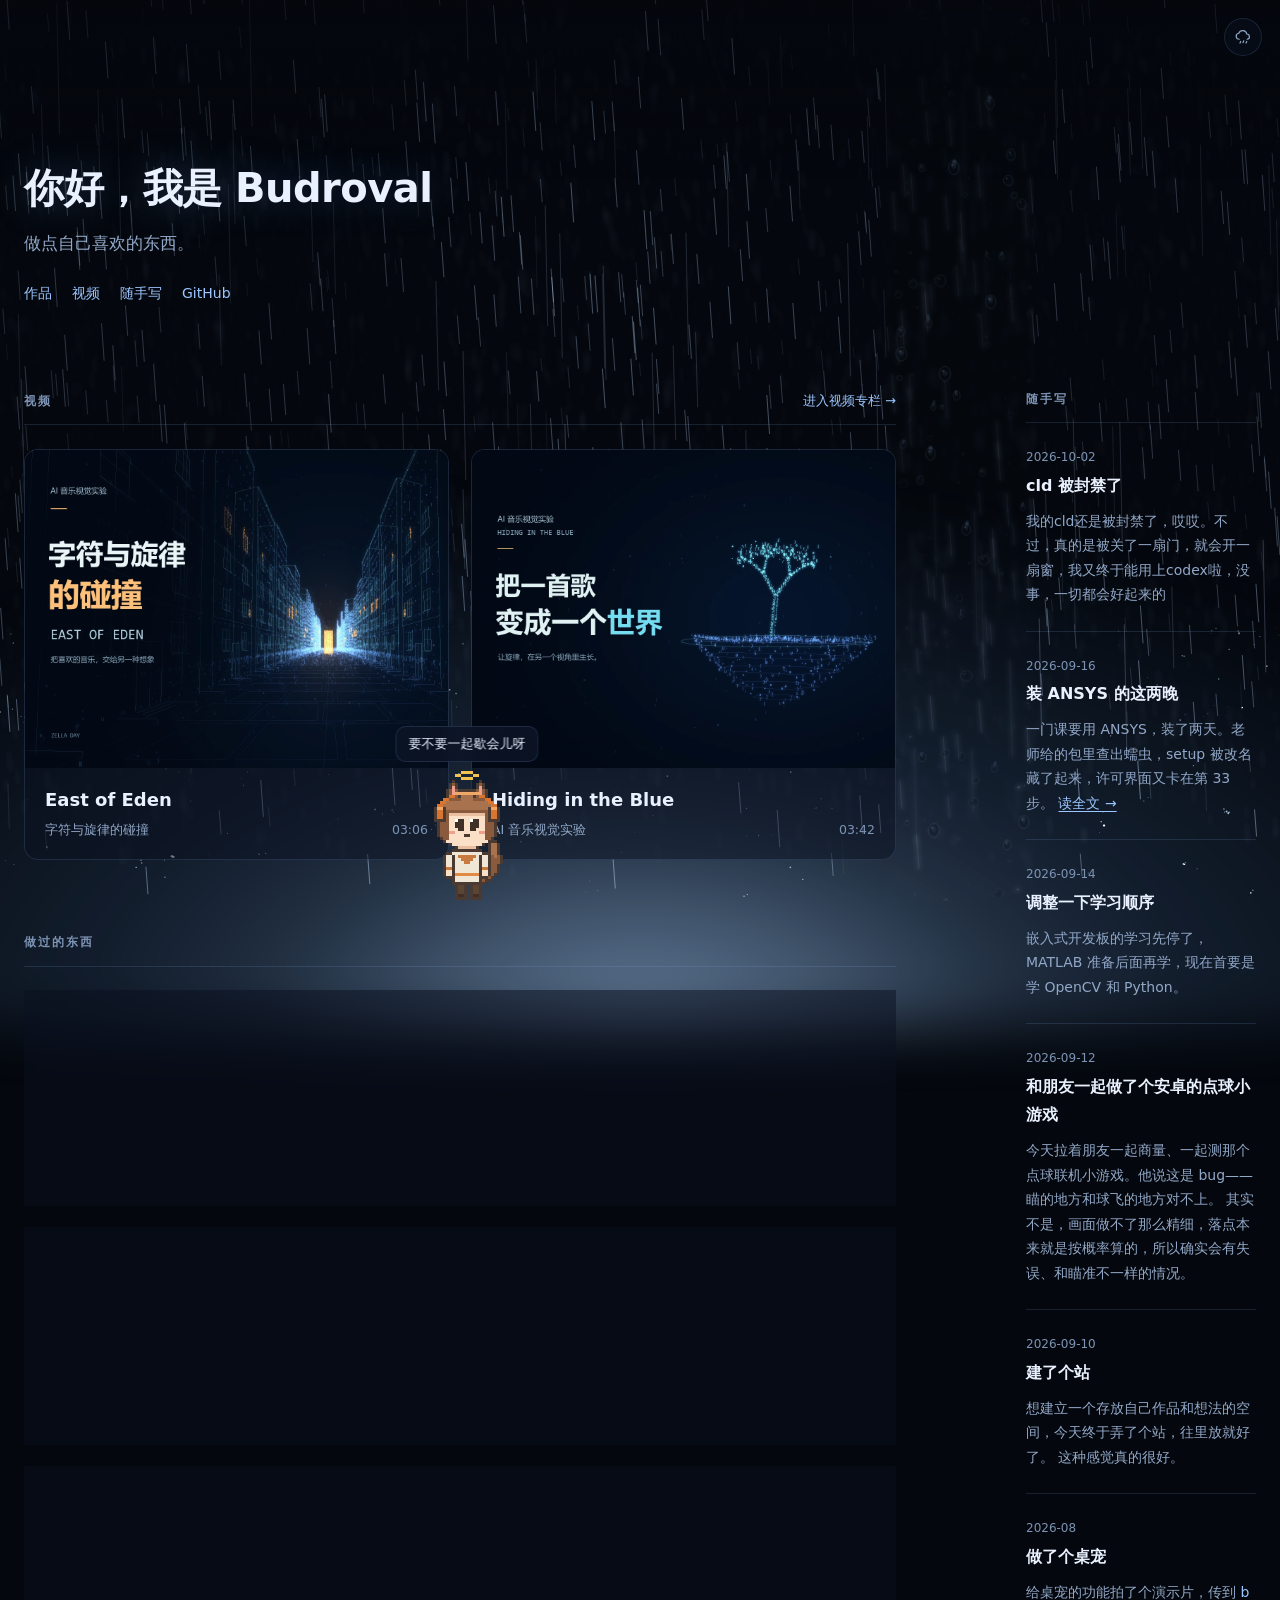
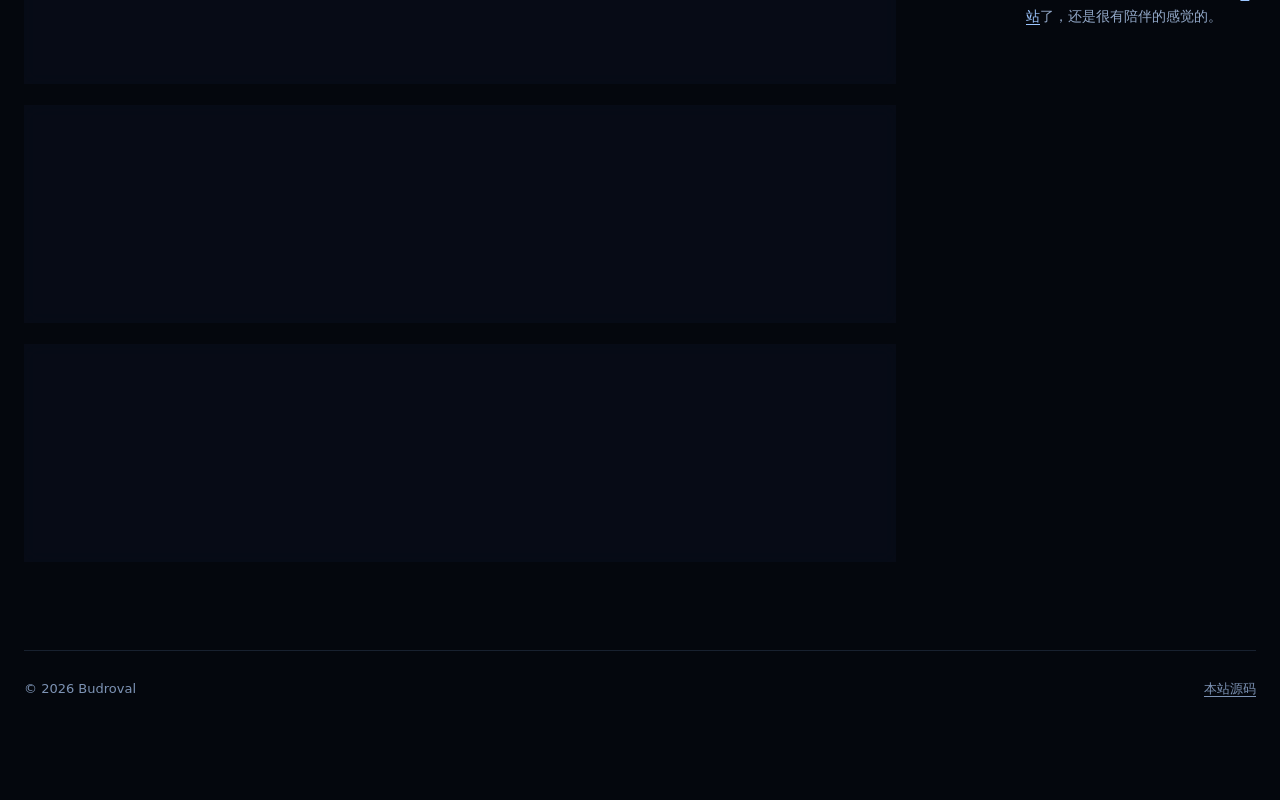
==== commit f1f8eccb: "发布 T8 四步相移实践记录" ====
--- a/index.html
+++ b/index.html
@@ -70,9 +70,9 @@
         <img class="thumb" src="images/structured-light-phase.png" alt="实际相位图" loading="lazy">
         <div class="body">
           <h3>结构光3D重建系统</h3>
-          <p>从零搭一套结构光 3D 重建系统，边学边记。已记：极线约束、N 步相移原理。</p>
+          <p>从零搭一套结构光 3D 重建系统。记录极线约束、N 步相移原理和四步相移实践。</p>
           <div class="card-foot">
-            <span class="updated">最近更新 2026-11-07</span>
+            <span class="updated">最近更新 2026-11-08</span>
             <div class="tags">
               <span class="tag">结构光</span>
               <span class="tag">3D 重建</span>
--- a/style.css
+++ b/style.css
@@ -189,7 +189,8 @@
 .film-info p { display: flex; justify-content: space-between; flex-wrap: wrap; gap: 4px 12px; margin: 0; font-size: 12.5px; color: var(--muted); }
 .film-info span { color: var(--dim); font-variant-numeric: tabular-nums; }
 .wrap--videos { max-width: 1060px; }
-.video-index { display: flex; flex-wrap: wrap; gap: 12px 24px; margin: -12px 0 44px; font-size: 14px; }
+.video-index, .kp-index { display: flex; flex-wrap: wrap; gap: 12px 24px; font-size: 14px; }
+.video-index { margin: -12px 0 44px; }
 .video-entry { scroll-margin-top: 32px; padding-top: 28px; border-top: 1px solid var(--border); }
 article .video-entry h2 { margin: 0 0 8px; font-size: 24px; line-height: 1.5; overflow-wrap: anywhere; }
 .video-meta { display: flex; flex-wrap: wrap; justify-content: space-between; gap: 4px 18px; font-size: 13px; color: var(--dim); }
@@ -199,7 +200,8 @@
 .video-entry video { aspect-ratio: 16 / 9; object-fit: contain; }
 .video-description { max-width: 68ch; font-size: 15px; }
 .video-entry:target { border-top-color: var(--border-lit); }
-.film-teaser:focus-visible, .video-index a:focus-visible { outline: 2px solid var(--accent); outline-offset: 4px; }
+.film-teaser:focus-visible, .video-index a:focus-visible,
+.kp-index a:focus-visible, .kp-back:focus-visible { outline: 2px solid var(--accent); outline-offset: 4px; }
 @media (max-width: 560px) {
   .film-teasers { grid-template-columns: 1fr; gap: 20px; }
   .film-art { aspect-ratio: auto; }
@@ -290,11 +292,16 @@
 @media (max-width: 520px) { .log li { grid-template-columns: 1fr; gap: 3px; } }
 
 /* ---------- 知识点 ---------- */
+.kp-index { margin: 0 0 20px; }
+.kp-index a { padding: 6px 0; }
+#knowledge-index, .kp[id] { scroll-margin-top: 24px; }
+.kp-back { display: inline-block; margin-top: 8px; font-size: 13px; }
 .kp {
   margin: 0 0 28px; padding: 22px 26px 24px;
   background: var(--surface); border: 1px solid var(--border); border-radius: 14px;
   backdrop-filter: blur(8px);
 }
+.kp:target { border-color: var(--border-lit); }
 .kp h3 { font-size: 20px; margin: 0 0 12px; }
 article .kp h4 { font-size: 15px; margin: 26px 0 10px; color: var(--accent); letter-spacing: .02em; }
 .kp-one {
@@ -317,6 +324,12 @@
 .phase-equation sub { font-size: .7em; }
 .kp .phase-caption { text-align: left; color: var(--dim); font-size: 13px; padding-bottom: 8px; }
 .kp .phase-sources { font-size: 13px; color: var(--dim); margin-top: 24px; }
+.phase-inputs { display: grid; grid-template-columns: repeat(2, minmax(0, 1fr)); gap: 16px; margin: 16px 0 20px; }
+article .phase-inputs figure { margin: 0; }
+#four-step-practice figure img { height: auto; }
+article .phase-inputs img { image-rendering: pixelated; }
+.kp .phase-output { color: var(--accent); }
+@media (max-width: 560px) { .phase-inputs { grid-template-columns: 1fr; } }
 
 /* 极线示意图：线条颜色都跟着站点配色走 */
 article figure.kp-fig { margin: 18px 0 8px; }
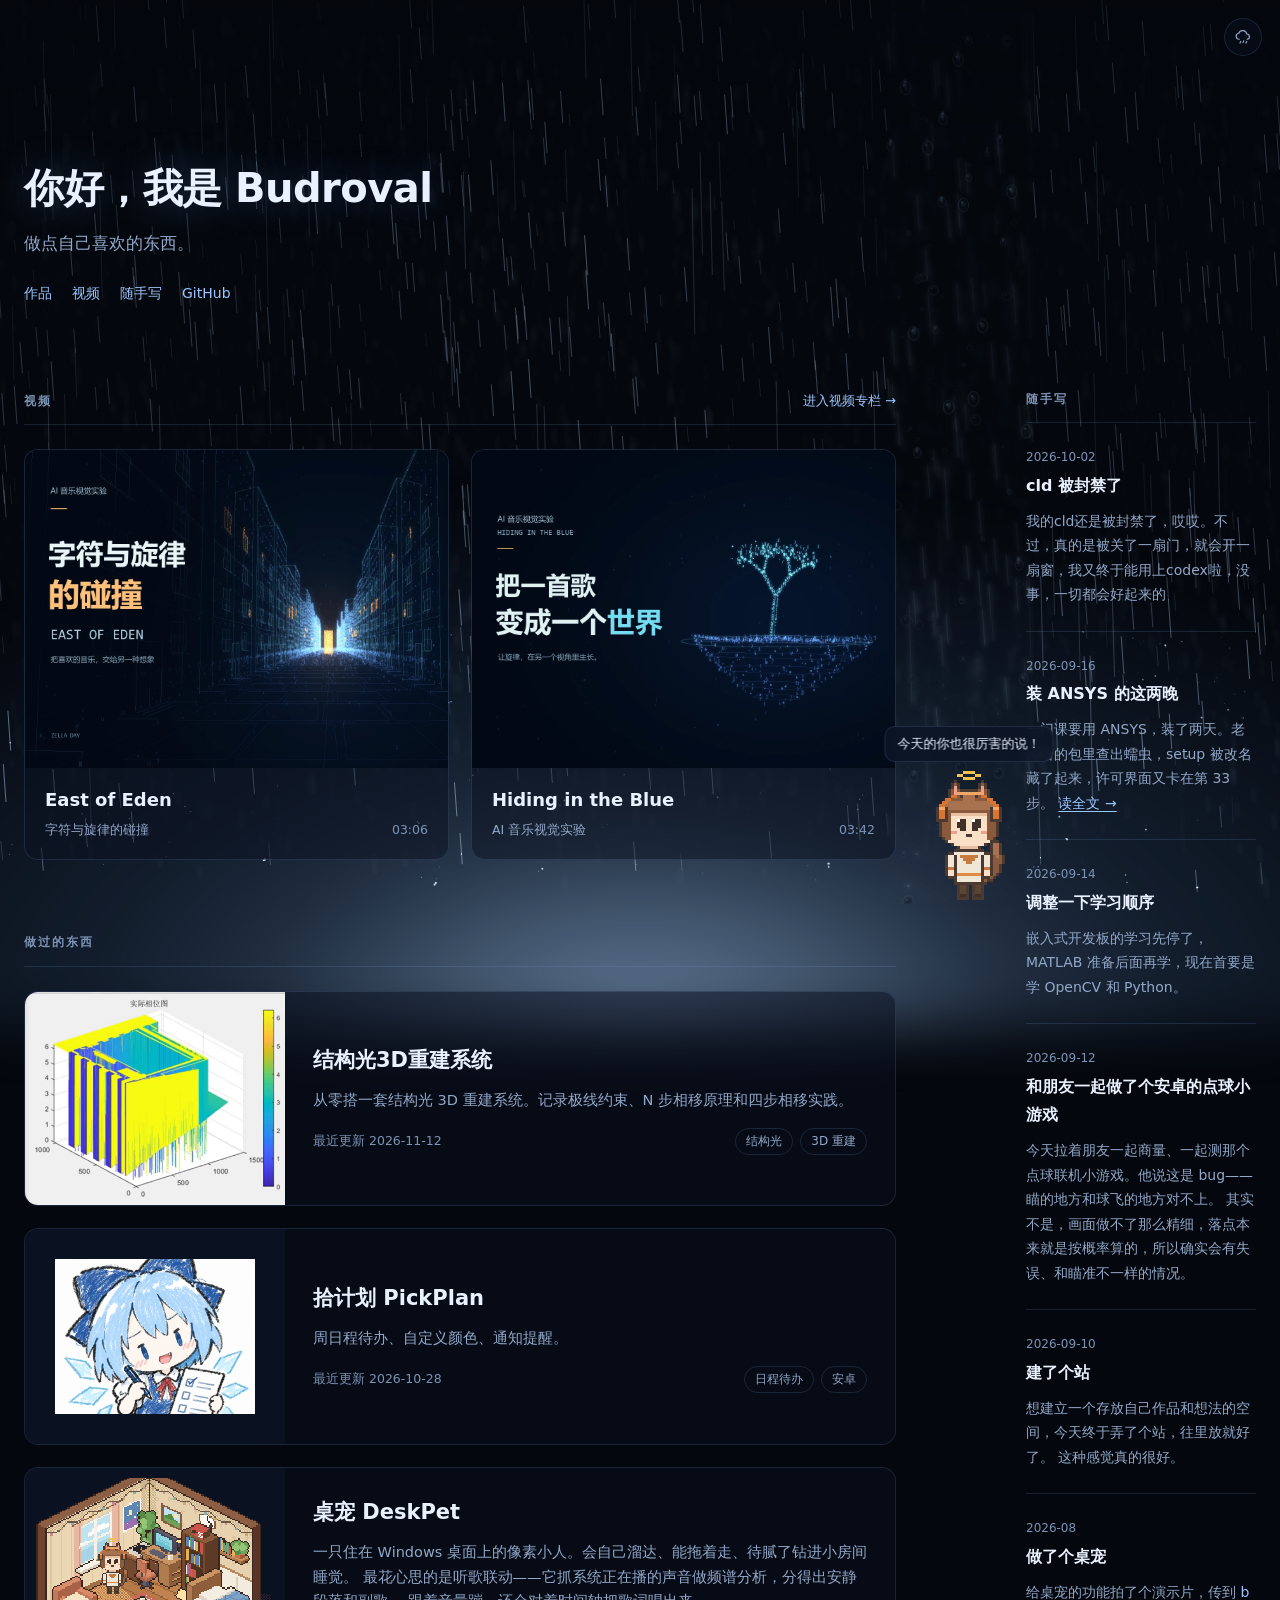
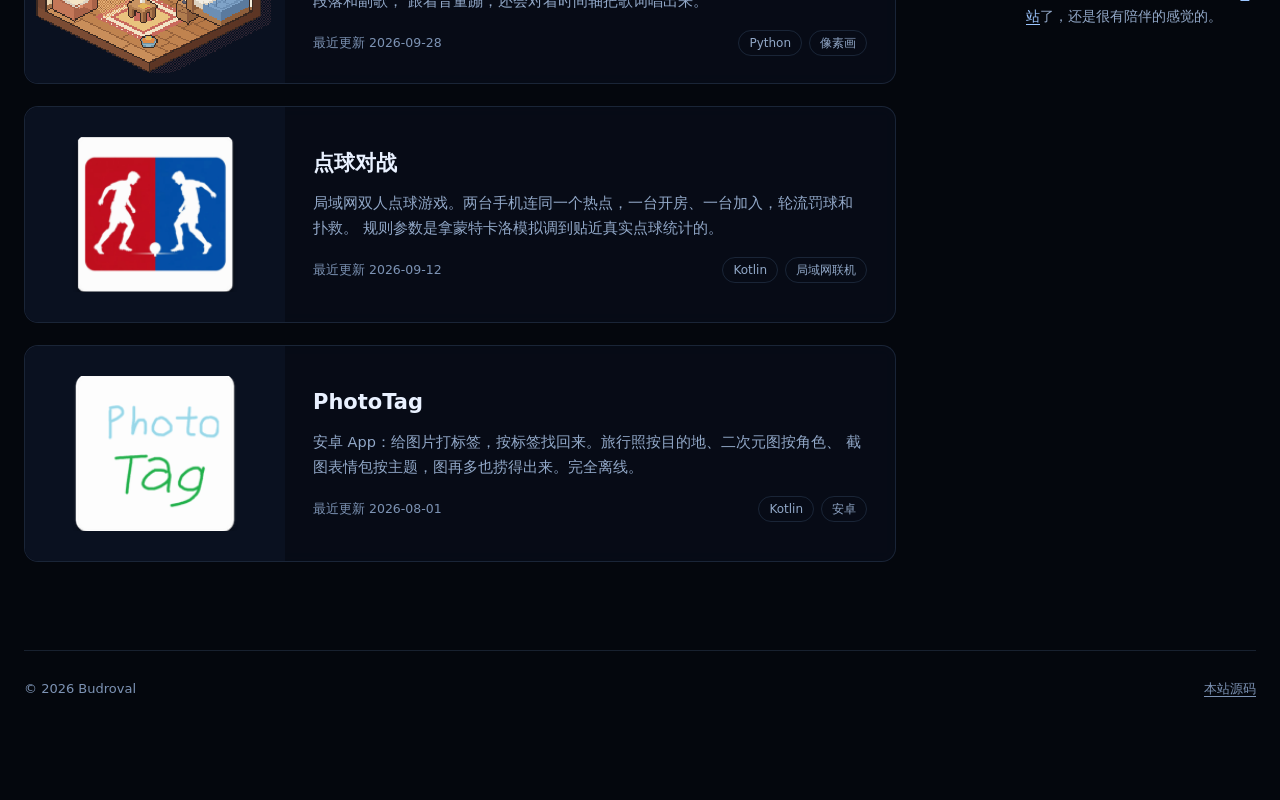
==== commit 8077c71e: "补充找到并打开 Python 的知识点" ====
--- a/index.html
+++ b/index.html
@@ -72,7 +72,7 @@
           <h3>结构光3D重建系统</h3>
           <p>从零搭一套结构光 3D 重建系统。记录极线约束、N 步相移原理和四步相移实践。</p>
           <div class="card-foot">
-            <span class="updated">最近更新 2026-11-08</span>
+            <span class="updated">最近更新 2026-11-12</span>
             <div class="tags">
               <span class="tag">结构光</span>
               <span class="tag">3D 重建</span>
